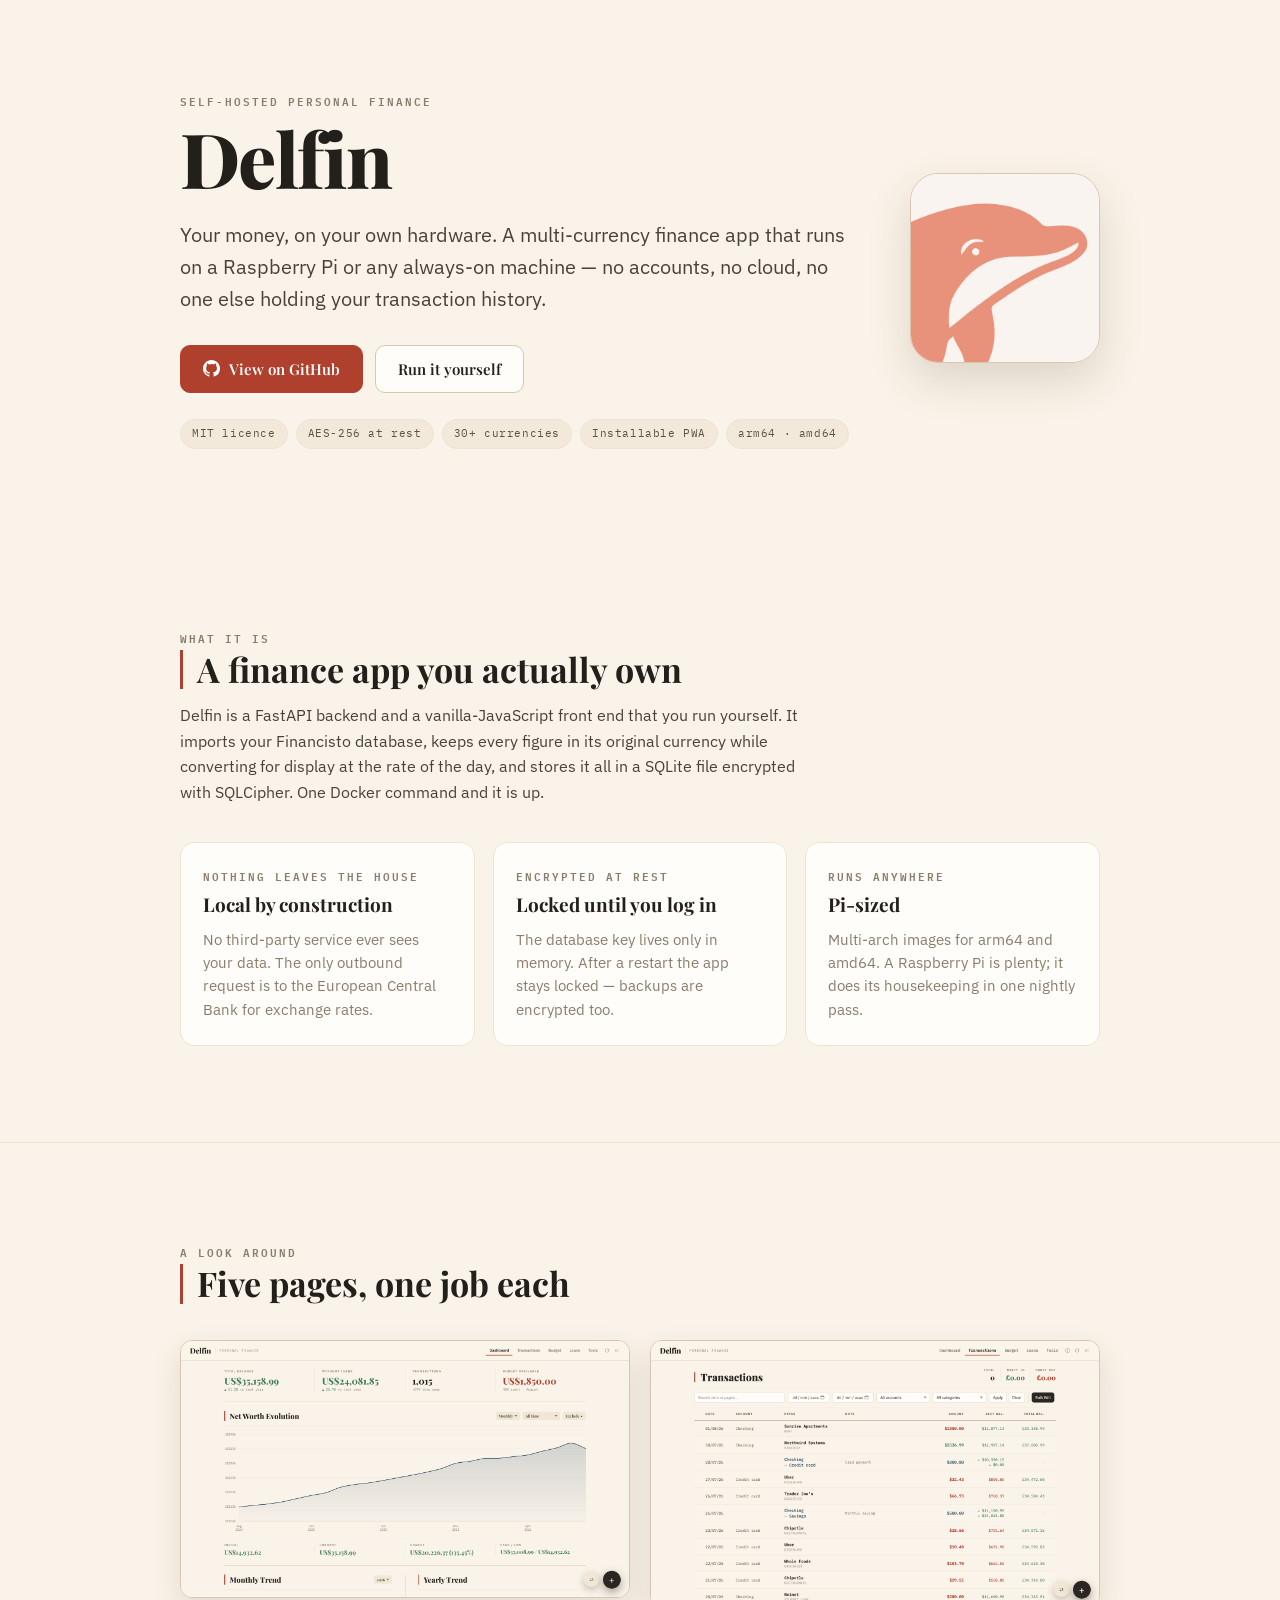
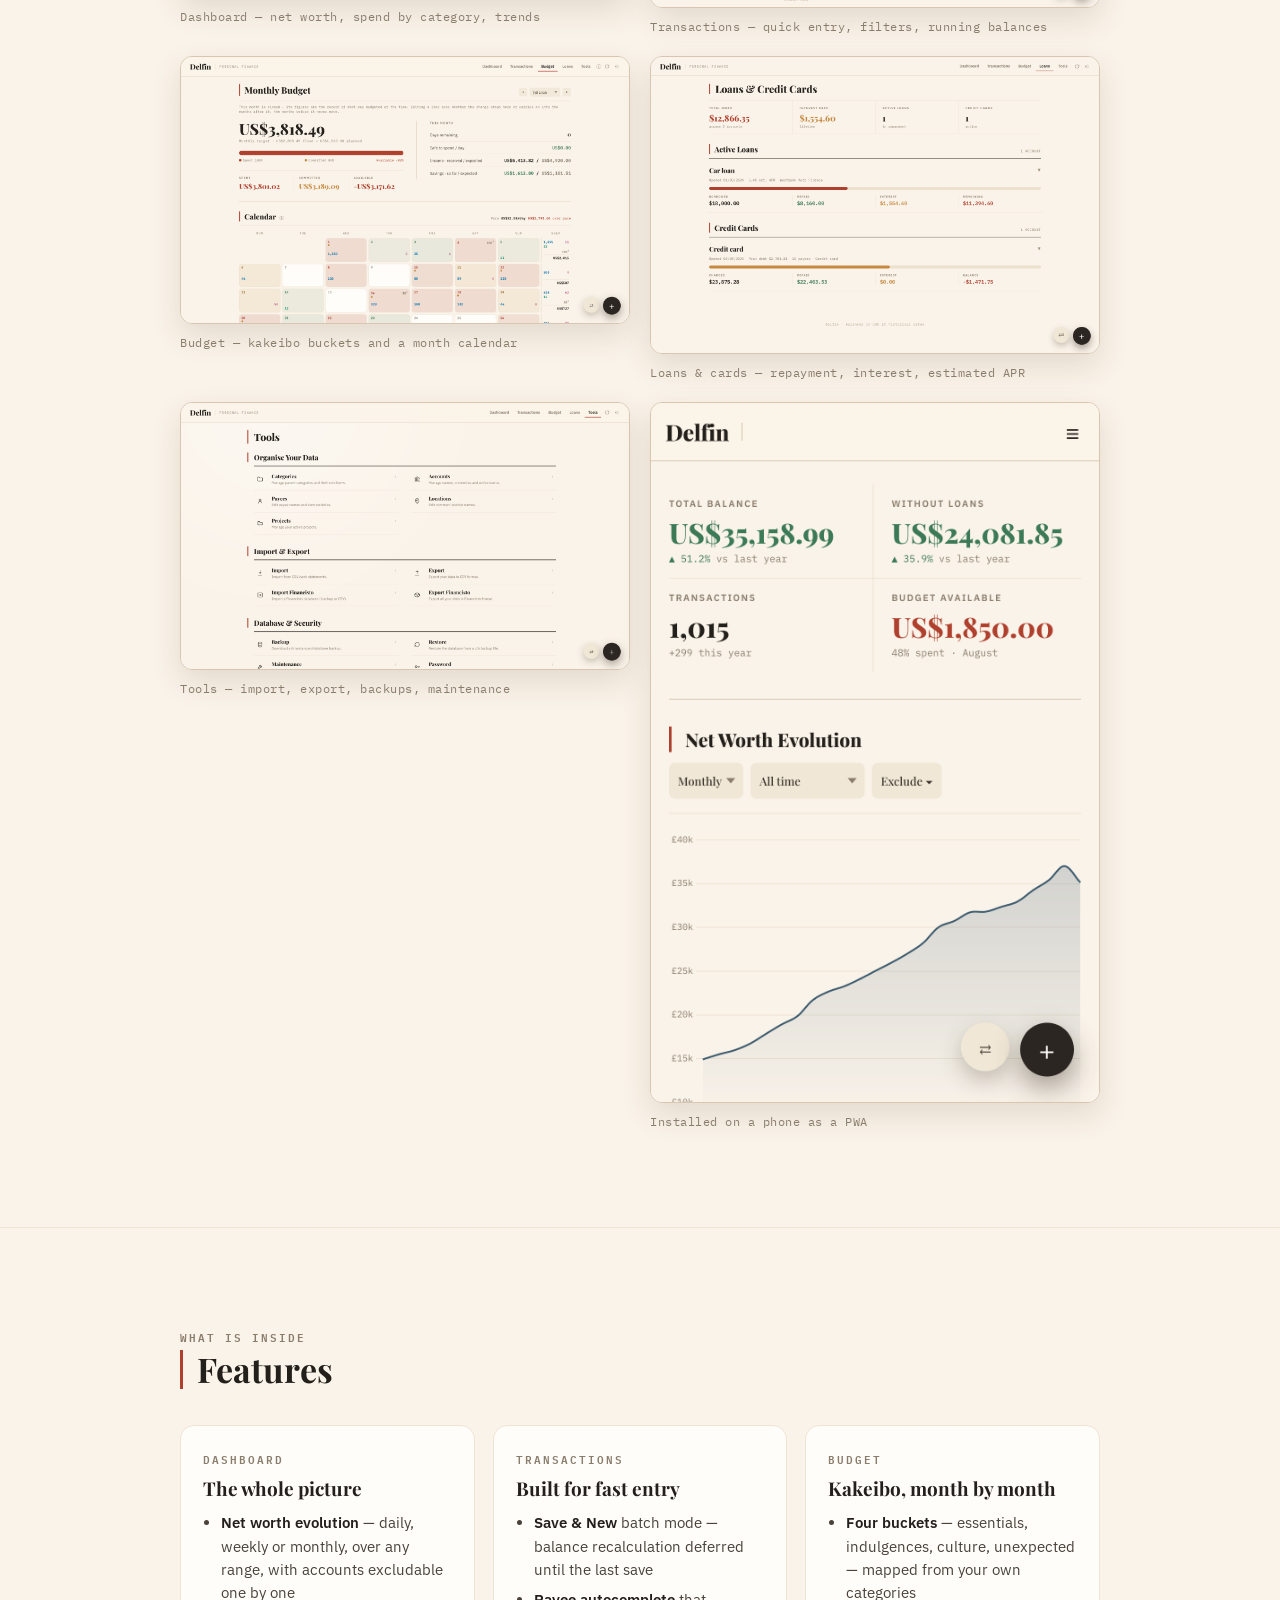
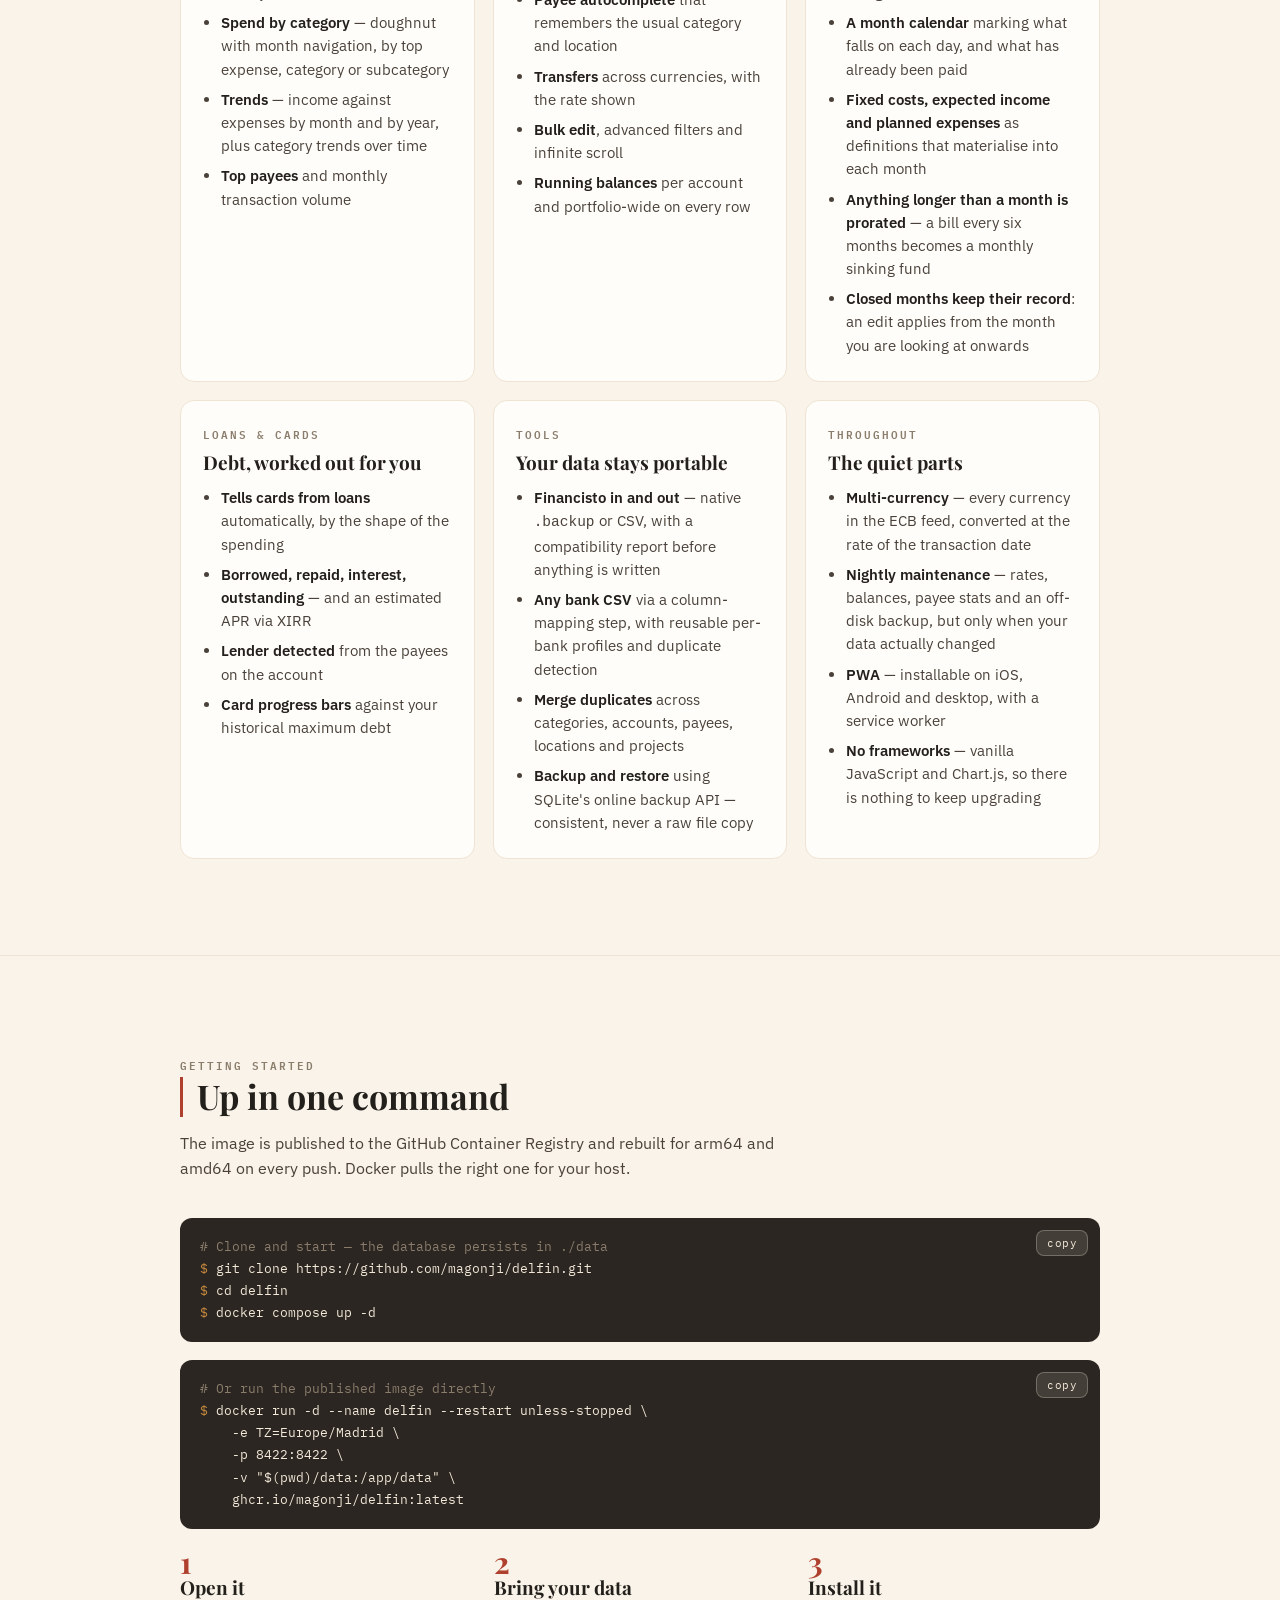
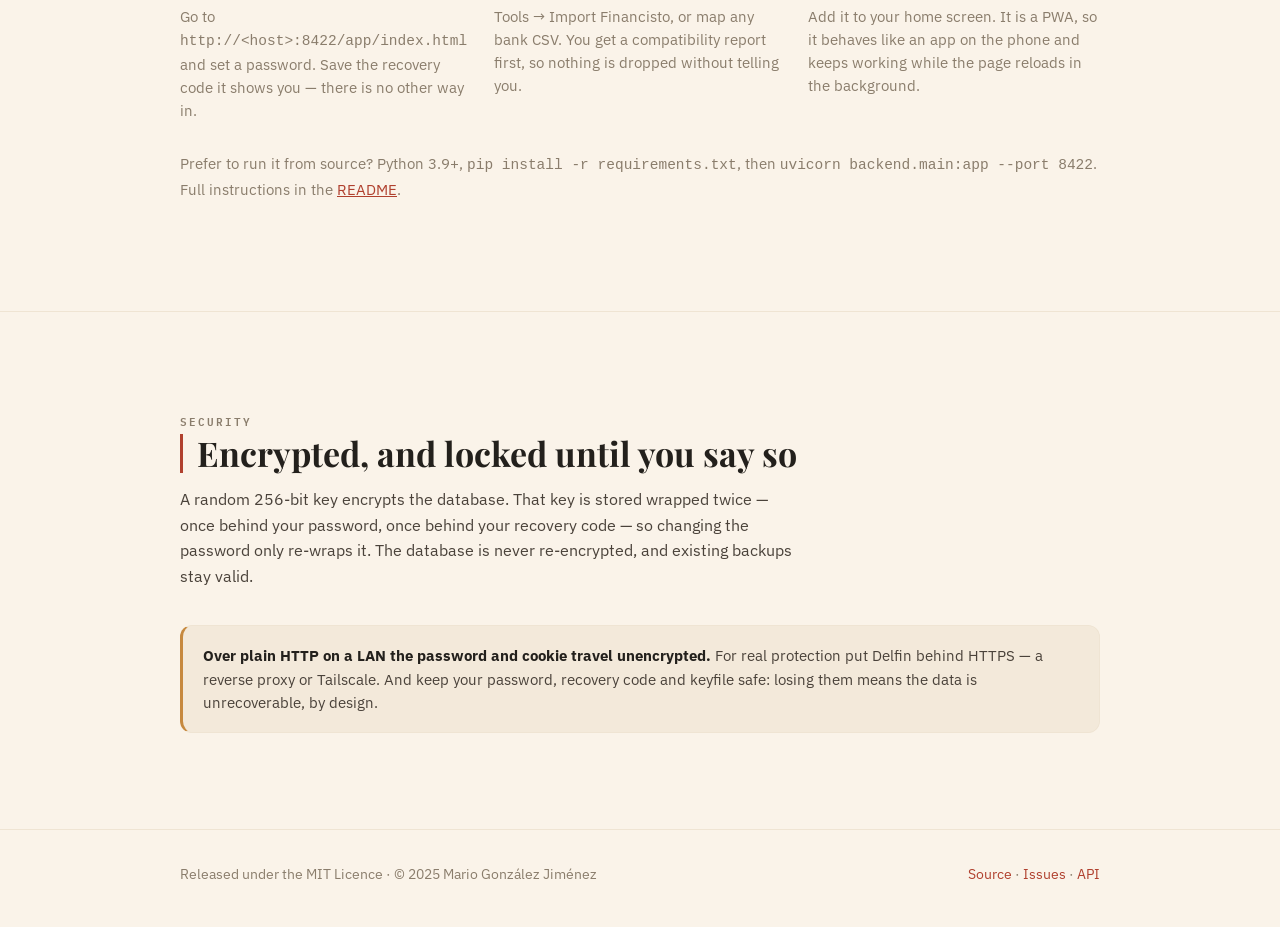
==== docs/index.html @ af7c5407 "Website for the project" ====
<!doctype html>
<html lang="en-GB">
<head>
<meta charset="utf-8">
<meta name="viewport" content="width=device-width, initial-scale=1, viewport-fit=cover">
<title>Delfin · Self-hosted personal finance</title>
<meta name="description" content="A self-hosted personal finance app. Multi-currency, encrypted at rest, installable as a PWA, and yours to run on a Raspberry Pi or any always-on machine.">
<meta name="theme-color" content="#FAF3E9">
<link rel="icon" href="favicon.ico">
<link rel="apple-touch-icon" href="img/icon.png">

<meta property="og:title" content="Delfin · Self-hosted personal finance">
<meta property="og:description" content="Track, analyse and budget your money on your own hardware. Multi-currency, encrypted at rest, no accounts and no cloud.">
<meta property="og:type" content="website">
<meta property="og:image" content="img/icon.png">

<link rel="preconnect" href="https://fonts.googleapis.com">
<link rel="preconnect" href="https://fonts.gstatic.com" crossorigin>
<link href="https://fonts.googleapis.com/css2?family=Playfair+Display:wght@400;500;600;700;800&family=IBM+Plex+Sans:wght@400;500;600;700&family=IBM+Plex+Mono:wght@400;500;600&display=swap" rel="stylesheet">

<style>
:root {
    --bg: #FAF3E9;
    --paper: #FFFDFA;
    --panel: #F3E9DA;
    --border: #D8C6B0;
    --hair: #EFE4D3;
    --muted: #8A7D6C;
    --ink: #23201C;
    --accent: #B0402E;
    --green: #3C7A57;
    --yellow: #C6893F;
    --gutter: clamp(20px, 5vw, 40px);
}

* { box-sizing: border-box; }
html { scroll-behavior: smooth; }
body {
    margin: 0;
    background: var(--bg);
    color: var(--ink);
    font-family: 'IBM Plex Sans', system-ui, sans-serif;
    font-size: 16px;
    line-height: 1.6;
    -webkit-font-smoothing: antialiased;
}
img { max-width: 100%; height: auto; display: block; }
a { color: var(--accent); }

.wrap { max-width: 1000px; margin: 0 auto; padding: 0 var(--gutter); }

/* ── Type ────────────────────────────────────────────────────────────── */
h1, h2, h3 { font-family: 'Playfair Display', Georgia, serif; margin: 0; line-height: 1.15; }
h1 { font-size: clamp(44px, 9vw, 76px); font-weight: 800; letter-spacing: -0.02em; }
h2 { font-size: clamp(26px, 4.2vw, 34px); font-weight: 700; padding-left: 14px; border-left: 3px solid var(--accent); }
h3 { font-size: 19px; font-weight: 700; }
.eyebrow {
    font-family: 'IBM Plex Mono', monospace; font-size: 11px; font-weight: 600;
    letter-spacing: 2px; text-transform: uppercase; color: var(--muted);
}
.lede { font-size: clamp(17px, 2.2vw, 20px); color: #4A423A; max-width: 62ch; }
.muted { color: var(--muted); }

section { padding: clamp(56px, 9vw, 96px) 0; }
section + section { border-top: 1px solid var(--hair); }
.section-head { margin-bottom: 36px; }
.section-head p { margin: 14px 0 0; max-width: 62ch; color: #4A423A; }

/* ── Hero ────────────────────────────────────────────────────────────── */
.hero { padding-top: clamp(48px, 8vw, 88px); padding-bottom: clamp(48px, 8vw, 80px); }
.hero-grid { display: grid; grid-template-columns: 1fr auto; gap: clamp(24px, 5vw, 56px); align-items: center; }
.hero-mark {
    width: clamp(120px, 20vw, 190px); border-radius: 28px;
    border: 1px solid var(--border); box-shadow: 0 18px 44px rgba(80, 50, 30, .16);
}
.hero h1 { margin-bottom: 6px; }
.hero .lede { margin: 18px 0 0; }

.cta { display: flex; flex-wrap: wrap; gap: 12px; margin-top: 30px; }
.btn {
    display: inline-flex; align-items: center; gap: 9px;
    height: 48px; padding: 0 22px; border-radius: 10px;
    border: 1px solid var(--border); background: var(--paper); color: var(--ink);
    font-family: 'Playfair Display', serif; font-size: 15px; font-weight: 600;
    text-decoration: none; transition: transform .12s ease, box-shadow .12s ease;
}
.btn:hover { transform: translateY(-2px); box-shadow: 0 8px 20px rgba(80, 50, 30, .14); }
.btn.primary { background: var(--accent); border-color: var(--accent); color: #fff; }
.btn svg { width: 17px; height: 17px; fill: currentColor; }

.badges { display: flex; flex-wrap: wrap; gap: 8px; margin-top: 26px; }
.badge {
    font-family: 'IBM Plex Mono', monospace; font-size: 11px; letter-spacing: .6px;
    padding: 5px 11px; border-radius: 999px;
    background: var(--panel); border: 1px solid var(--hair); color: #5C5245;
}

/* ── Cards ───────────────────────────────────────────────────────────── */
.cards { display: grid; grid-template-columns: repeat(auto-fit, minmax(280px, 1fr)); gap: 18px; }
.card {
    background: var(--paper); border: 1px solid var(--hair); border-radius: 14px;
    padding: 24px 22px;
}
.card .eyebrow { display: block; margin-bottom: 10px; }
.card h3 { margin-bottom: 12px; }
.card ul { margin: 0; padding-left: 18px; }
.card li { margin-bottom: 7px; font-size: 14.5px; color: #4A423A; }
.card li:last-child { margin-bottom: 0; }
.card li b { color: var(--ink); font-weight: 600; }

/* ── Screenshots ─────────────────────────────────────────────────────── */
.shots { display: grid; grid-template-columns: repeat(auto-fit, minmax(300px, 1fr)); gap: 20px; }
.shot { margin: 0; }
.shot img {
    width: 100%; border-radius: 12px;
    border: 1px solid var(--border); box-shadow: 0 12px 30px rgba(80, 50, 30, .13);
}
.shot figcaption {
    margin-top: 10px; font-family: 'IBM Plex Mono', monospace;
    font-size: 11.5px; letter-spacing: .5px; color: var(--muted);
}
/* The thumbnail is a button so it can be reached and opened from the keyboard. */
.shot-open {
    display: block; width: 100%; padding: 0; border: none; background: none;
    border-radius: 12px; cursor: zoom-in;
    transition: transform .18s ease, box-shadow .18s ease;
}
.shot-open:hover { transform: translateY(-3px); }
.shot-open:hover img { box-shadow: 0 18px 40px rgba(80, 50, 30, .22); }
.shot-open:focus-visible { outline: 3px solid var(--accent); outline-offset: 4px; }

/* ── Lightbox ────────────────────────────────────────────────────────── */
#lightbox[hidden] { display: none; }
#lightbox {
    position: fixed; inset: 0; z-index: 100;
    display: flex; flex-direction: column; align-items: center; justify-content: center;
    gap: 14px; padding: clamp(16px, 4vw, 44px);
    background: rgba(24, 18, 12, .88); backdrop-filter: blur(6px);
    cursor: zoom-out;
}
#lightbox img {
    max-width: 100%; max-height: 82vh; width: auto;
    border-radius: 10px; box-shadow: 0 30px 80px rgba(0, 0, 0, .55);
    /* The FLIP animation drives transform, so it must start from the centre. */
    transform-origin: center center;
}
#lightbox figcaption {
    font-family: 'IBM Plex Mono', monospace; font-size: 12px;
    letter-spacing: .5px; color: #E8DCC8; text-align: center; max-width: 60ch;
}
.lightbox-close {
    position: absolute; top: clamp(10px, 2vw, 22px); right: clamp(10px, 2vw, 22px);
    width: 44px; height: 44px; border-radius: 50%; cursor: pointer;
    background: rgba(243, 233, 218, .12); border: 1px solid rgba(243, 233, 218, .3);
    color: #F3E9DA; font-size: 22px; line-height: 1;
}
.lightbox-close:hover { background: rgba(243, 233, 218, .24); }
.lightbox-close:focus-visible { outline: 3px solid #F3E9DA; outline-offset: 3px; }

@media (prefers-reduced-motion: reduce) {
    html { scroll-behavior: auto; }
    .shot-open, .shot-open:hover { transition: none; transform: none; }
}

/* ── Code ────────────────────────────────────────────────────────────── */
.code { position: relative; margin: 0 0 18px; }
.code pre {
    margin: 0; padding: 18px 56px 18px 20px; overflow-x: auto;
    background: #2B2621; color: #F3E9DA; border-radius: 12px;
    font-family: 'IBM Plex Mono', monospace; font-size: 13px; line-height: 1.7;
}
.code .prompt { color: #C6893F; user-select: none; }
.code .comment { color: #8A7D6C; }
.copy {
    position: absolute; top: 12px; right: 12px;
    background: rgba(243, 233, 218, .12); border: 1px solid rgba(243, 233, 218, .28);
    color: #F3E9DA; border-radius: 8px; padding: 5px 10px; cursor: pointer;
    font-family: 'IBM Plex Mono', monospace; font-size: 11px; letter-spacing: .5px;
}
.copy:hover { background: rgba(243, 233, 218, .22); }

.steps { display: grid; grid-template-columns: repeat(auto-fit, minmax(260px, 1fr)); gap: 22px; margin-top: 8px; }
.step-n {
    font-family: 'Playfair Display', serif; font-size: 30px; font-weight: 700;
    color: var(--accent); line-height: 1;
}

/* ── Callout ─────────────────────────────────────────────────────────── */
.callout {
    background: var(--panel); border: 1px solid var(--hair);
    border-left: 3px solid var(--yellow); border-radius: 12px;
    padding: 18px 20px; font-size: 14.5px; color: #4A423A;
}
.callout b { color: var(--ink); }

/* ── Footer ──────────────────────────────────────────────────────────── */
footer {
    border-top: 1px solid var(--hair); padding: 34px 0 44px;
    font-size: 13.5px; color: var(--muted);
}
.footer-row { display: flex; flex-wrap: wrap; gap: 14px 26px; align-items: center; justify-content: space-between; }
.footer-row a { text-decoration: none; }
.footer-row a:hover { text-decoration: underline; }

@media (max-width: 720px) {
    .hero-grid { grid-template-columns: 1fr; }
    .hero-mark { order: -1; }
}
</style>
</head>
<body>

<!-- ── Hero ────────────────────────────────────────────────────────── -->
<header class="hero">
    <div class="wrap hero-grid">
        <div>
            <span class="eyebrow">Self-hosted personal finance</span>
            <h1>Delfin</h1>
            <p class="lede">
                Your money, on your own hardware. A multi-currency finance app that
                runs on a Raspberry Pi or any always-on machine — no accounts, no
                cloud, no one else holding your transaction history.
            </p>
            <div class="cta">
                <a class="btn primary" href="https://github.com/magonji/delfin">
                    <svg viewBox="0 0 16 16" aria-hidden="true"><path d="M8 0C3.58 0 0 3.58 0 8c0 3.54 2.29 6.53 5.47 7.59.4.07.55-.17.55-.38 0-.19-.01-.82-.01-1.49-2.01.37-2.53-.49-2.69-.94-.09-.23-.48-.94-.82-1.13-.28-.15-.68-.52-.01-.53.63-.01 1.08.58 1.23.82.72 1.21 1.87.87 2.33.66.07-.52.28-.87.51-1.07-1.78-.2-3.64-.89-3.64-3.95 0-.87.31-1.59.82-2.15-.08-.2-.36-1.02.08-2.12 0 0 .67-.21 2.2.82a7.4 7.4 0 0 1 2-.27c.68 0 1.36.09 2 .27 1.53-1.04 2.2-.82 2.2-.82.44 1.1.16 1.92.08 2.12.51.56.82 1.27.82 2.15 0 3.07-1.87 3.75-3.65 3.95.29.25.54.73.54 1.48 0 1.07-.01 1.93-.01 2.2 0 .21.15.46.55.38A8.01 8.01 0 0 0 16 8c0-4.42-3.58-8-8-8Z"/></svg>
                    View on GitHub
                </a>
                <a class="btn" href="#install">Run it yourself</a>
            </div>
            <div class="badges">
                <span class="badge">MIT licence</span>
                <span class="badge">AES-256 at rest</span>
                <span class="badge">30+ currencies</span>
                <span class="badge">Installable PWA</span>
                <span class="badge">arm64 · amd64</span>
            </div>
        </div>
        <img class="hero-mark" src="img/icon.png" alt="The Delfin dolphin mark" width="512" height="512">
    </div>
</header>

<!-- ── What it is ──────────────────────────────────────────────────── -->
<section>
    <div class="wrap">
        <div class="section-head">
            <span class="eyebrow">What it is</span>
            <h2>A finance app you actually own</h2>
            <p>
                Delfin is a FastAPI backend and a vanilla-JavaScript front end that you
                run yourself. It imports your Financisto database, keeps every figure in
                its original currency while converting for display at the rate of the
                day, and stores it all in a SQLite file encrypted with SQLCipher. One
                Docker command and it is up.
            </p>
        </div>
        <div class="cards">
            <div class="card">
                <span class="eyebrow">Nothing leaves the house</span>
                <h3>Local by construction</h3>
                <p class="muted" style="margin:0;font-size:14.5px;">
                    No third-party service ever sees your data. The only outbound request
                    is to the European Central Bank for exchange rates.
                </p>
            </div>
            <div class="card">
                <span class="eyebrow">Encrypted at rest</span>
                <h3>Locked until you log in</h3>
                <p class="muted" style="margin:0;font-size:14.5px;">
                    The database key lives only in memory. After a restart the app stays
                    locked — backups are encrypted too.
                </p>
            </div>
            <div class="card">
                <span class="eyebrow">Runs anywhere</span>
                <h3>Pi-sized</h3>
                <p class="muted" style="margin:0;font-size:14.5px;">
                    Multi-arch images for arm64 and amd64. A Raspberry Pi is plenty; it
                    does its housekeeping in one nightly pass.
                </p>
            </div>
        </div>
    </div>
</section>

<!-- ── Screenshots (each figure hides itself if the image is missing) ─ -->
<section id="screens" hidden>
    <div class="wrap">
        <div class="section-head">
            <span class="eyebrow">A look around</span>
            <h2>Five pages, one job each</h2>
        </div>
        <div class="shots">
            <figure class="shot"><button type="button" class="shot-open"><img src="img/dashboard.png" alt="Delfin dashboard"></button><figcaption>Dashboard — net worth, spend by category, trends</figcaption></figure>
            <figure class="shot"><button type="button" class="shot-open"><img src="img/transactions.png" alt="Delfin transactions"></button><figcaption>Transactions — quick entry, filters, running balances</figcaption></figure>
            <figure class="shot"><button type="button" class="shot-open"><img src="img/budget.png" alt="Delfin budget"></button><figcaption>Budget — kakeibo buckets and a month calendar</figcaption></figure>
            <figure class="shot"><button type="button" class="shot-open"><img src="img/loans.png" alt="Delfin loans and credit cards"></button><figcaption>Loans &amp; cards — repayment, interest, estimated APR</figcaption></figure>
            <figure class="shot"><button type="button" class="shot-open"><img src="img/tools.png" alt="Delfin tools"></button><figcaption>Tools — import, export, backups, maintenance</figcaption></figure>
            <figure class="shot"><button type="button" class="shot-open"><img src="img/mobile.png" alt="Delfin on a phone"></button><figcaption>Installed on a phone as a PWA</figcaption></figure>
        </div>
    </div>
</section>

<!-- ── Features ────────────────────────────────────────────────────── -->
<section>
    <div class="wrap">
        <div class="section-head">
            <span class="eyebrow">What is inside</span>
            <h2>Features</h2>
        </div>
        <div class="cards">
            <div class="card">
                <span class="eyebrow">Dashboard</span>
                <h3>The whole picture</h3>
                <ul>
                    <li><b>Net worth evolution</b> — daily, weekly or monthly, over any range, with accounts excludable one by one</li>
                    <li><b>Spend by category</b> — doughnut with month navigation, by top expense, category or subcategory</li>
                    <li><b>Trends</b> — income against expenses by month and by year, plus category trends over time</li>
                    <li><b>Top payees</b> and monthly transaction volume</li>
                </ul>
            </div>
            <div class="card">
                <span class="eyebrow">Transactions</span>
                <h3>Built for fast entry</h3>
                <ul>
                    <li><b>Save &amp; New</b> batch mode — balance recalculation deferred until the last save</li>
                    <li><b>Payee autocomplete</b> that remembers the usual category and location</li>
                    <li><b>Transfers</b> across currencies, with the rate shown</li>
                    <li><b>Bulk edit</b>, advanced filters and infinite scroll</li>
                    <li><b>Running balances</b> per account and portfolio-wide on every row</li>
                </ul>
            </div>
            <div class="card">
                <span class="eyebrow">Budget</span>
                <h3>Kakeibo, month by month</h3>
                <ul>
                    <li><b>Four buckets</b> — essentials, indulgences, culture, unexpected — mapped from your own categories</li>
                    <li><b>A month calendar</b> marking what falls on each day, and what has already been paid</li>
                    <li><b>Fixed costs, expected income and planned expenses</b> as definitions that materialise into each month</li>
                    <li><b>Anything longer than a month is prorated</b> — a bill every six months becomes a monthly sinking fund</li>
                    <li><b>Closed months keep their record</b>: an edit applies from the month you are looking at onwards</li>
                </ul>
            </div>
            <div class="card">
                <span class="eyebrow">Loans &amp; cards</span>
                <h3>Debt, worked out for you</h3>
                <ul>
                    <li><b>Tells cards from loans</b> automatically, by the shape of the spending</li>
                    <li><b>Borrowed, repaid, interest, outstanding</b> — and an estimated APR via XIRR</li>
                    <li><b>Lender detected</b> from the payees on the account</li>
                    <li><b>Card progress bars</b> against your historical maximum debt</li>
                </ul>
            </div>
            <div class="card">
                <span class="eyebrow">Tools</span>
                <h3>Your data stays portable</h3>
                <ul>
                    <li><b>Financisto in and out</b> — native <code>.backup</code> or CSV, with a compatibility report before anything is written</li>
                    <li><b>Any bank CSV</b> via a column-mapping step, with reusable per-bank profiles and duplicate detection</li>
                    <li><b>Merge duplicates</b> across categories, accounts, payees, locations and projects</li>
                    <li><b>Backup and restore</b> using SQLite's online backup API — consistent, never a raw file copy</li>
                </ul>
            </div>
            <div class="card">
                <span class="eyebrow">Throughout</span>
                <h3>The quiet parts</h3>
                <ul>
                    <li><b>Multi-currency</b> — every currency in the ECB feed, converted at the rate of the transaction date</li>
                    <li><b>Nightly maintenance</b> — rates, balances, payee stats and an off-disk backup, but only when your data actually changed</li>
                    <li><b>PWA</b> — installable on iOS, Android and desktop, with a service worker</li>
                    <li><b>No frameworks</b> — vanilla JavaScript and Chart.js, so there is nothing to keep upgrading</li>
                </ul>
            </div>
        </div>
    </div>
</section>

<!-- ── Install ─────────────────────────────────────────────────────── -->
<section id="install">
    <div class="wrap">
        <div class="section-head">
            <span class="eyebrow">Getting started</span>
            <h2>Up in one command</h2>
            <p>
                The image is published to the GitHub Container Registry and rebuilt for
                arm64 and amd64 on every push. Docker pulls the right one for your host.
            </p>
        </div>

        <div class="code">
            <button class="copy" type="button">copy</button>
<pre><span class="comment"># Clone and start — the database persists in ./data</span>
<span class="prompt">$</span> <span class="cmd">git clone https://github.com/magonji/delfin.git</span>
<span class="prompt">$</span> <span class="cmd">cd delfin</span>
<span class="prompt">$</span> <span class="cmd">docker compose up -d</span></pre>
        </div>

        <div class="code">
            <button class="copy" type="button">copy</button>
<pre><span class="comment"># Or run the published image directly</span>
<span class="prompt">$</span> <span class="cmd">docker run -d --name delfin --restart unless-stopped \
    -e TZ=Europe/Madrid \
    -p 8422:8422 \
    -v "$(pwd)/data:/app/data" \
    ghcr.io/magonji/delfin:latest</span></pre>
        </div>

        <div class="steps">
            <div>
                <div class="step-n">1</div>
                <h3>Open it</h3>
                <p class="muted" style="font-size:14.5px;margin:6px 0 0;">
                    Go to <code>http://&lt;host&gt;:8422/app/index.html</code> and set a
                    password. Save the recovery code it shows you — there is no other way in.
                </p>
            </div>
            <div>
                <div class="step-n">2</div>
                <h3>Bring your data</h3>
                <p class="muted" style="font-size:14.5px;margin:6px 0 0;">
                    Tools → Import Financisto, or map any bank CSV. You get a compatibility
                    report first, so nothing is dropped without telling you.
                </p>
            </div>
            <div>
                <div class="step-n">3</div>
                <h3>Install it</h3>
                <p class="muted" style="font-size:14.5px;margin:6px 0 0;">
                    Add it to your home screen. It is a PWA, so it behaves like an app on
                    the phone and keeps working while the page reloads in the background.
                </p>
            </div>
        </div>

        <p class="muted" style="margin-top:30px;font-size:14.5px;">
            Prefer to run it from source? Python 3.9+, <code>pip install -r requirements.txt</code>,
            then <code>uvicorn backend.main:app --port 8422</code>. Full instructions in the
            <a href="https://github.com/magonji/delfin#getting-started">README</a>.
        </p>
    </div>
</section>

<!-- ── Security ────────────────────────────────────────────────────── -->
<section>
    <div class="wrap">
        <div class="section-head">
            <span class="eyebrow">Security</span>
            <h2>Encrypted, and locked until you say so</h2>
            <p>
                A random 256-bit key encrypts the database. That key is stored wrapped
                twice — once behind your password, once behind your recovery code —
                so changing the password only re-wraps it. The database is never
                re-encrypted, and existing backups stay valid.
            </p>
        </div>
        <div class="callout">
            <b>Over plain HTTP on a LAN the password and cookie travel unencrypted.</b>
            For real protection put Delfin behind HTTPS — a reverse proxy or Tailscale.
            And keep your password, recovery code and keyfile safe: losing them means
            the data is unrecoverable, by design.
        </div>
    </div>
</section>

<!-- ── Lightbox ────────────────────────────────────────────────────── -->
<div id="lightbox" hidden role="dialog" aria-modal="true" aria-label="Enlarged screenshot">
    <button type="button" class="lightbox-close" aria-label="Close">&times;</button>
    <img alt="">
    <figcaption></figcaption>
</div>

<footer>
    <div class="wrap footer-row">
        <span>Released under the MIT Licence · © 2025 Mario González Jiménez</span>
        <span>
            <a href="https://github.com/magonji/delfin">Source</a> ·
            <a href="https://github.com/magonji/delfin/issues">Issues</a> ·
            <a href="https://github.com/magonji/delfin#api-overview">API</a>
        </span>
    </div>
</footer>

<script>
// Screenshots are optional: reveal the section only for the ones that load, so
// the page is complete before any have been added.
(function () {
    const section = document.getElementById('screens');
    const shots = [...section.querySelectorAll('.shot')];
    let shown = 0;
    shots.forEach(shot => {
        const img = shot.querySelector('img');
        const drop = () => { shot.remove(); };
        const keep = () => { if (++shown === 1) section.hidden = false; };
        if (img.complete) { img.naturalWidth ? keep() : drop(); }
        else { img.addEventListener('load', keep); img.addEventListener('error', drop); }
    });
})();

// Clicking a screenshot opens it over a dark backdrop. The image grows out of
// the thumbnail's own position (measure, invert, play) rather than fading in, so
// it reads as the same picture getting bigger.
(function () {
    const box = document.getElementById('lightbox');
    const big = box.querySelector('img');
    const caption = box.querySelector('figcaption');
    const closeBtn = box.querySelector('.lightbox-close');
    const still = matchMedia('(prefers-reduced-motion: reduce)');
    const EASE = 'cubic-bezier(.2,.7,.3,1)';
    let opener = null;      // the button to hand focus back to
    let running = null;     // the in-flight animation, so clicks cannot pile up
    let closing = false;    // a click on the ✕ also reaches the backdrop

    function open(button) {
        const thumb = button.querySelector('img');
        opener = button;
        closing = false;
        big.src = thumb.currentSrc || thumb.src;
        big.alt = thumb.alt;
        caption.textContent =
            button.parentElement.querySelector('figcaption').textContent;
        box.hidden = false;
        closeBtn.focus();

        if (still.matches) return;
        const from = thumb.getBoundingClientRect();
        const to = big.getBoundingClientRect();
        if (!to.width) return;   // image not measurable yet: skip straight to open
        running = big.animate([
            { transform: flip(from, to), opacity: .4 },
            { transform: 'none', opacity: 1 },
        ], { duration: 340, easing: EASE });
        box.animate([{ opacity: 0 }, { opacity: 1 }], { duration: 240, easing: EASE });
    }

    function close() {
        if (box.hidden || closing) return;
        closing = true;
        const back = opener;
        opener = null;

        const finish = () => { box.hidden = true; closing = false; if (back) back.focus(); };
        const thumb = back && back.querySelector('img');
        if (still.matches || !thumb) return finish();

        // Shrink back into the thumbnail, wherever it now sits on the page.
        const from = thumb.getBoundingClientRect();
        const to = big.getBoundingClientRect();
        if (running) running.cancel();
        big.animate([
            { transform: 'none', opacity: 1 },
            { transform: flip(from, to), opacity: .3 },
        ], { duration: 260, easing: EASE });
        box.animate([{ opacity: 1 }, { opacity: 0 }], { duration: 260, easing: EASE })
           .addEventListener('finish', finish);
    }

    // The transform that puts the enlarged image exactly over the thumbnail.
    function flip(from, to) {
        const scale = from.width / to.width;
        const dx = (from.left + from.width / 2) - (to.left + to.width / 2);
        const dy = (from.top + from.height / 2) - (to.top + to.height / 2);
        return `translate(${dx}px, ${dy}px) scale(${scale})`;
    }

    document.querySelectorAll('.shot-open').forEach(button => {
        button.addEventListener('click', () => open(button));
    });
    box.addEventListener('click', close);          // backdrop, image and caption
    closeBtn.addEventListener('click', close);
    document.addEventListener('keydown', e => { if (e.key === 'Escape') close(); });
    // A resize mid-view would make the shrink land in the wrong place.
    addEventListener('resize', () => {
        if (!box.hidden) { box.hidden = true; closing = false; opener = null; }
    });
})();

// Copy the commands themselves — the prompts and comments are decoration, and
// each .cmd span holds exactly what should land on the clipboard.
document.querySelectorAll('.copy').forEach(btn => {
    btn.addEventListener('click', async () => {
        const pre = btn.parentElement.querySelector('pre');
        const text = [...pre.querySelectorAll('.cmd')]
            .map(node => node.textContent)
            .join('\n');
        try {
            await navigator.clipboard.writeText(text);
            btn.textContent = 'copied';
            setTimeout(() => { btn.textContent = 'copy'; }, 1600);
        } catch {
            btn.textContent = 'press ⌘C';
        }
    });
});
</script>
</body>
</html>
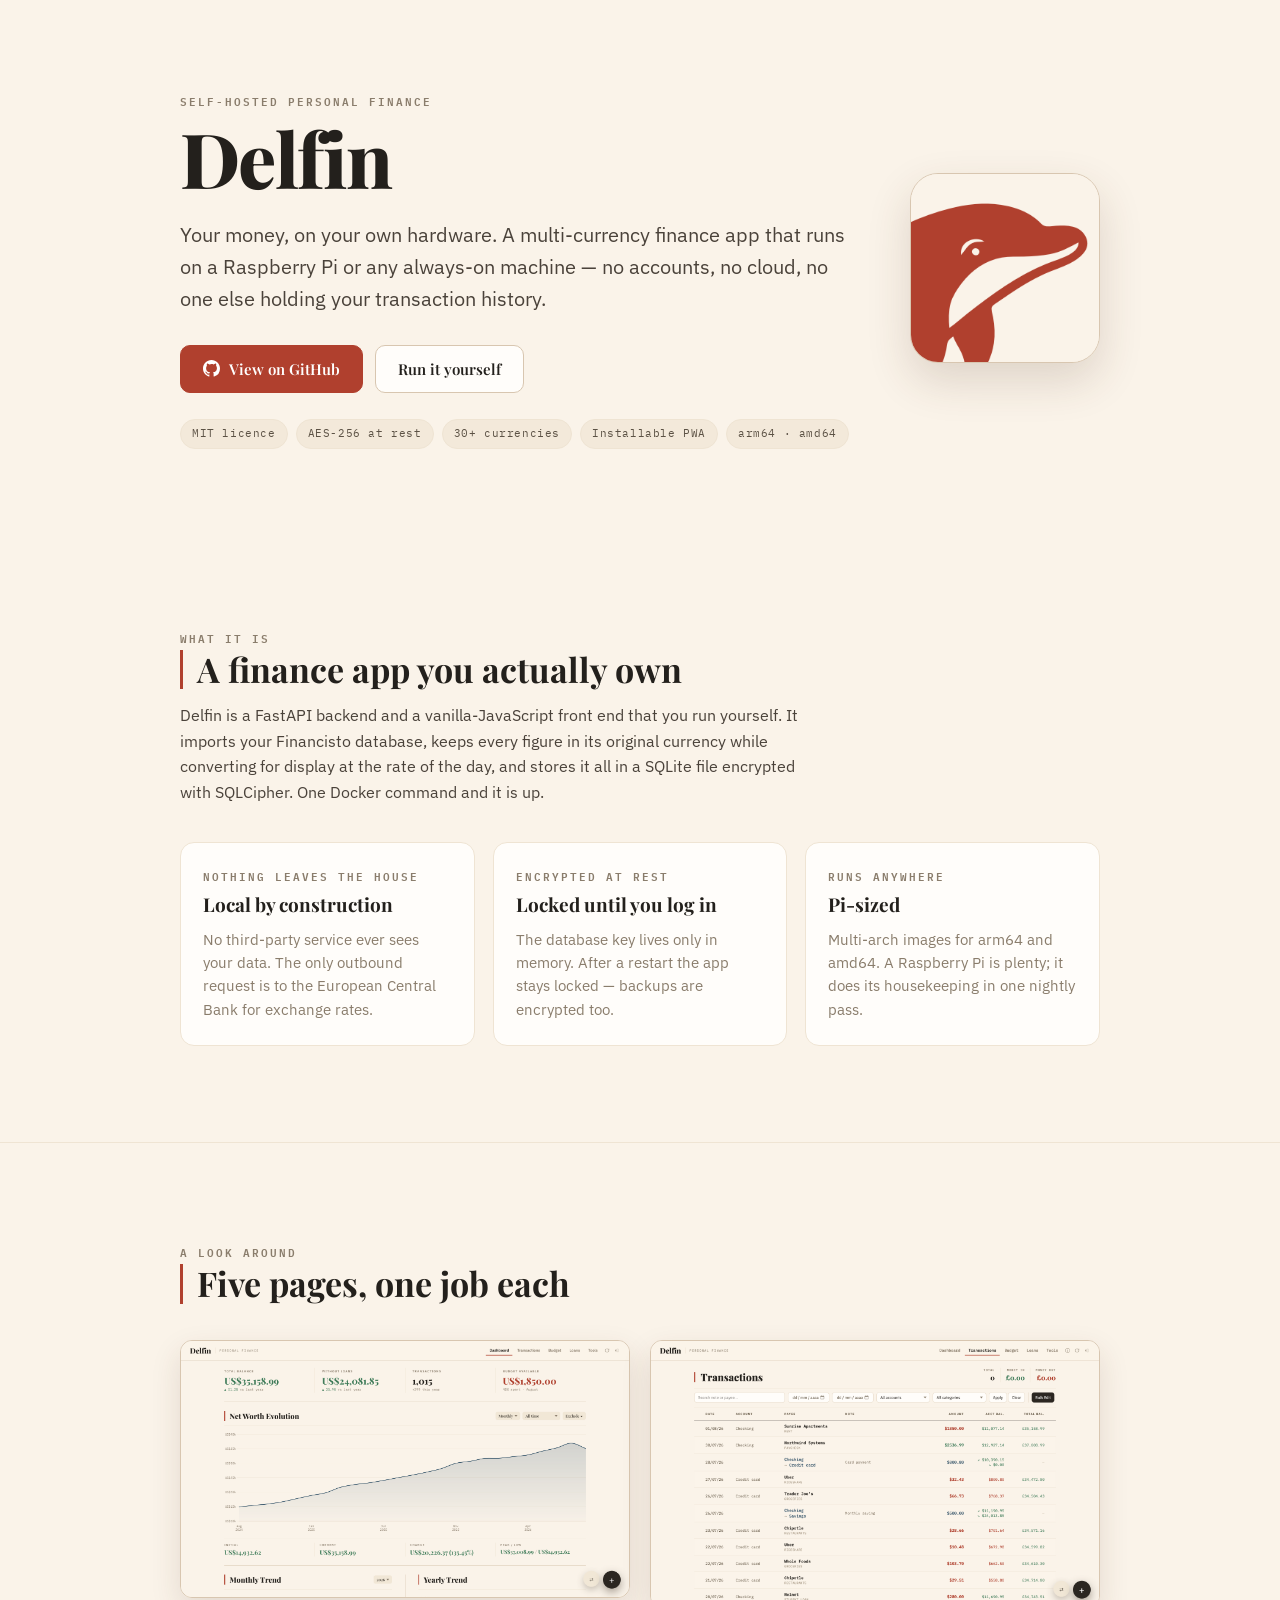
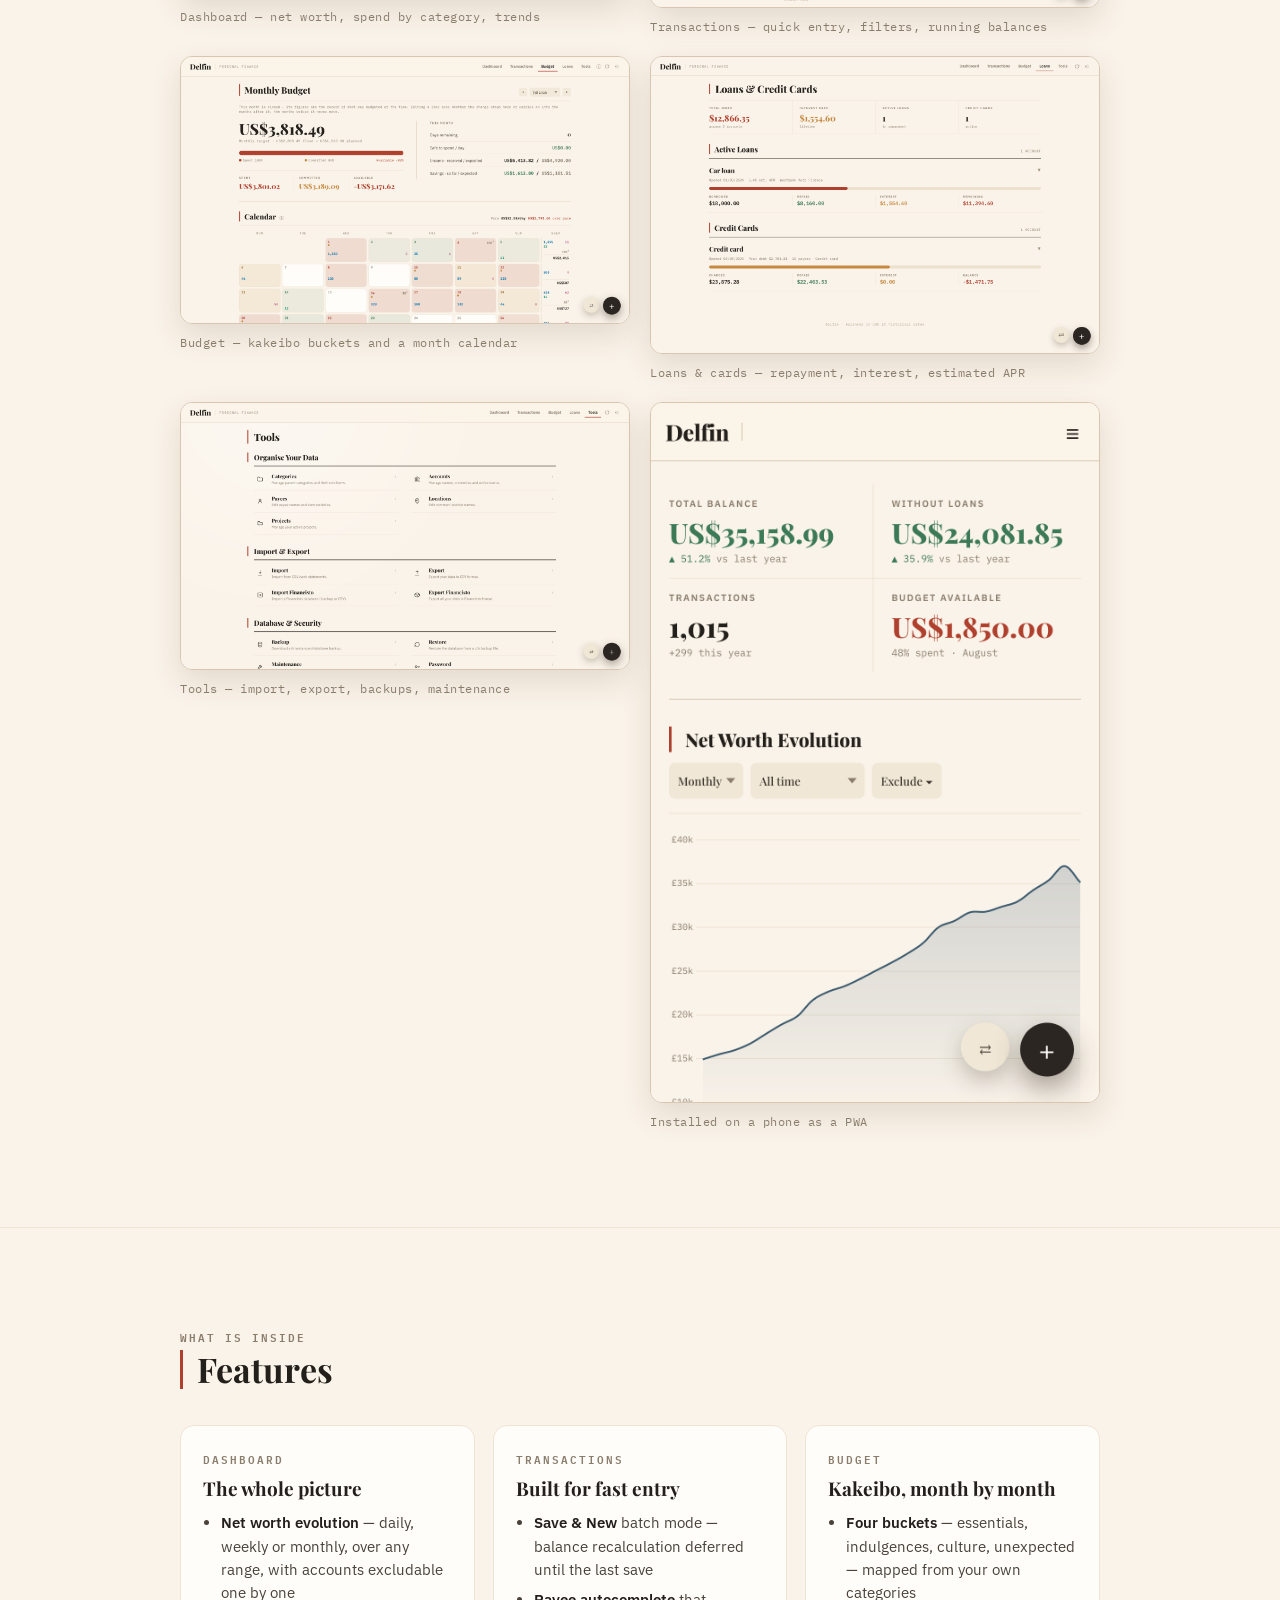
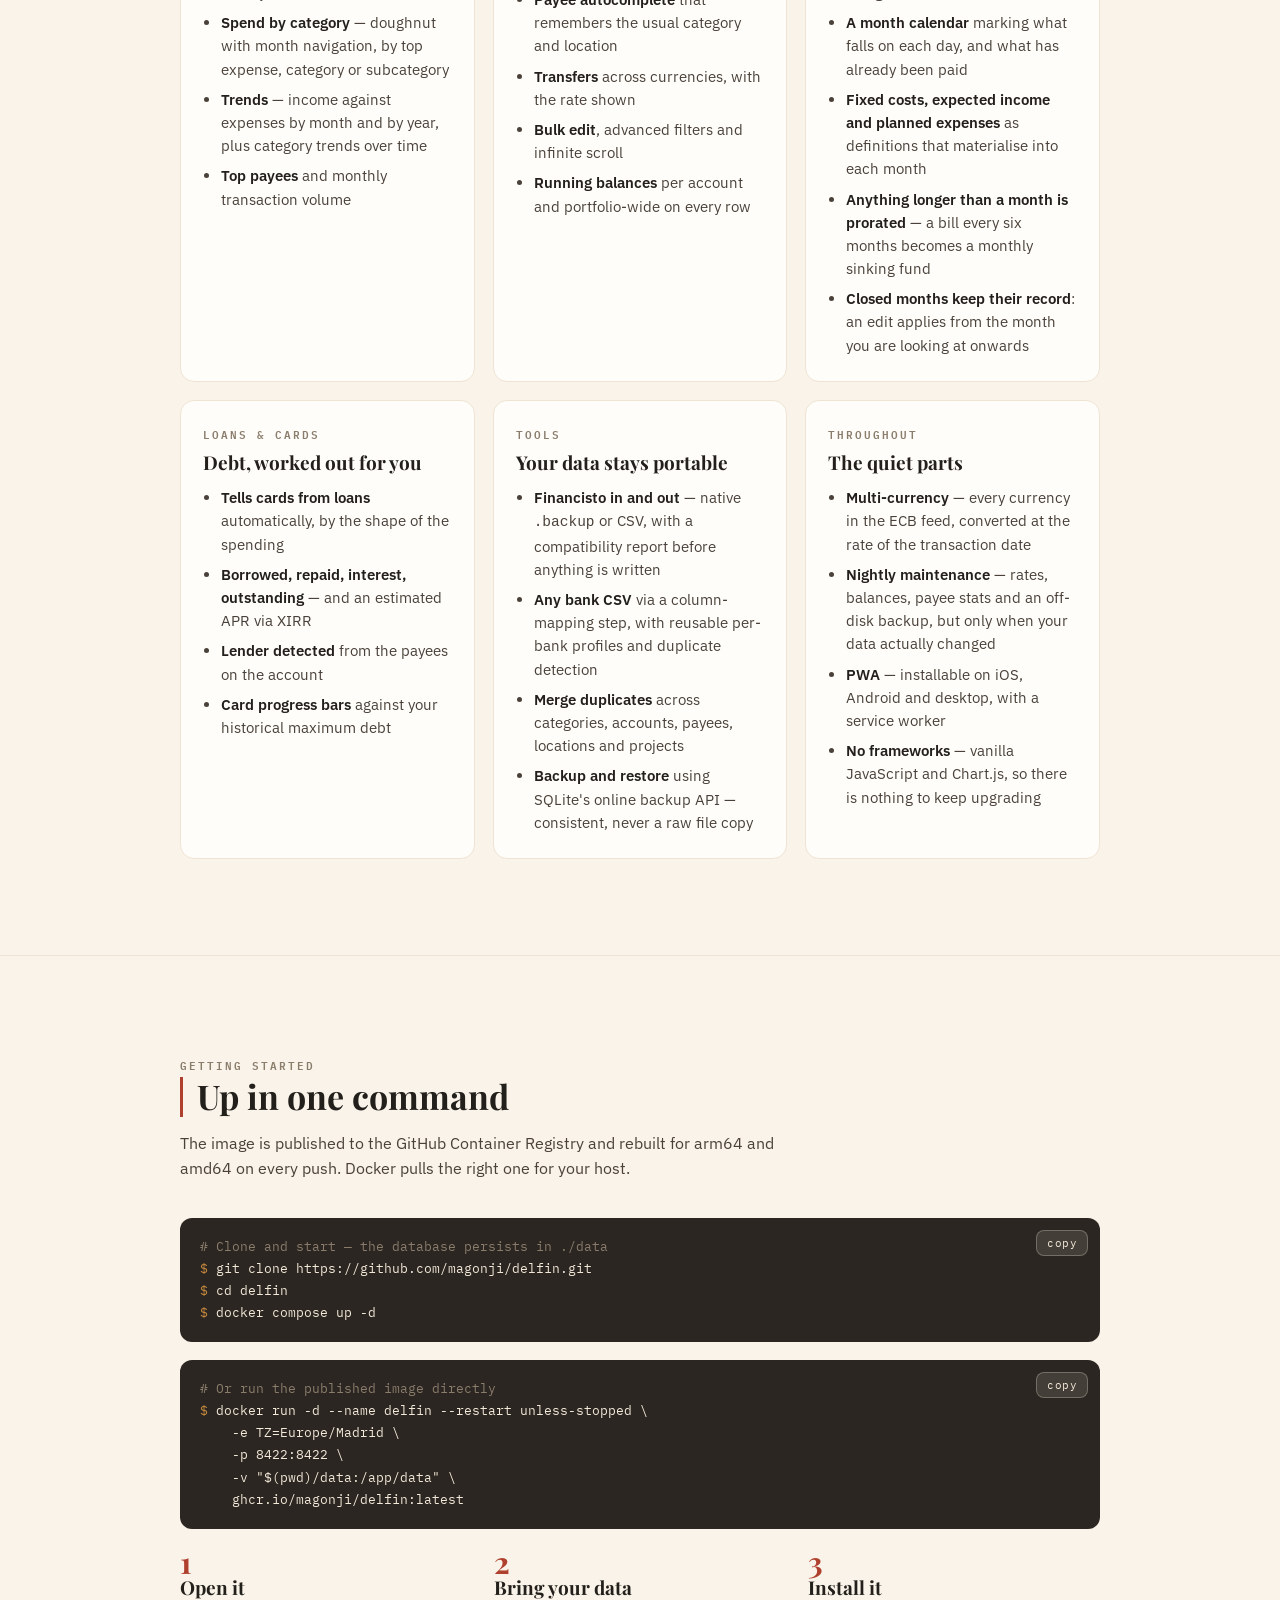
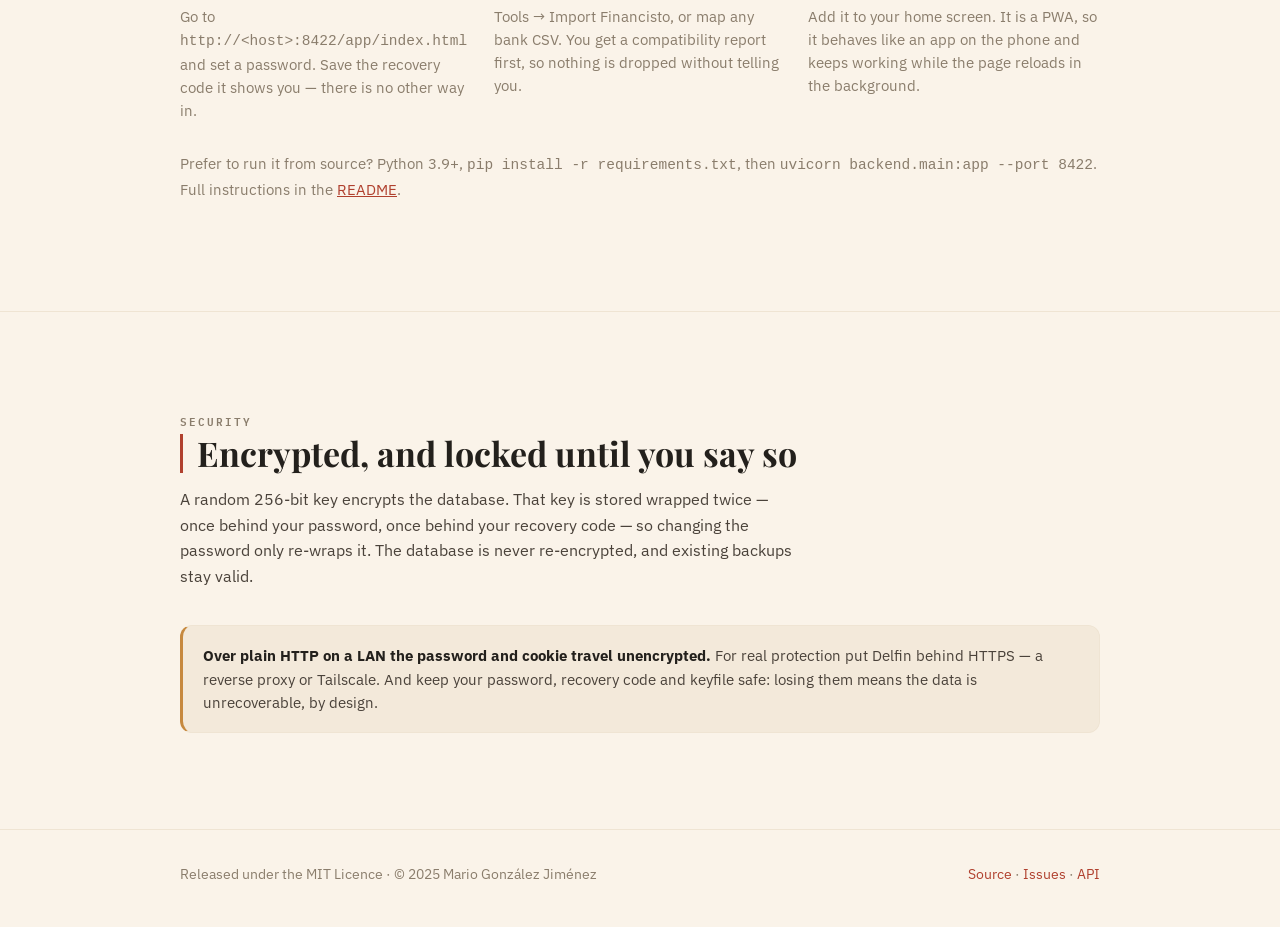
==== commit ec08b08b: "new favicon" ====
--- a/docs/index.html
+++ b/docs/index.html
@@ -6,7 +6,8 @@
 <title>Delfin · Self-hosted personal finance</title>
 <meta name="description" content="A self-hosted personal finance app. Multi-currency, encrypted at rest, installable as a PWA, and yours to run on a Raspberry Pi or any always-on machine.">
 <meta name="theme-color" content="#FAF3E9">
-<link rel="icon" href="favicon.ico">
+<link rel="icon" type="image/svg+xml" href="favicon.svg">
+<link rel="icon" href="favicon.ico" sizes="any">
 <link rel="apple-touch-icon" href="img/icon.png">
 
 <meta property="og:title" content="Delfin · Self-hosted personal finance">
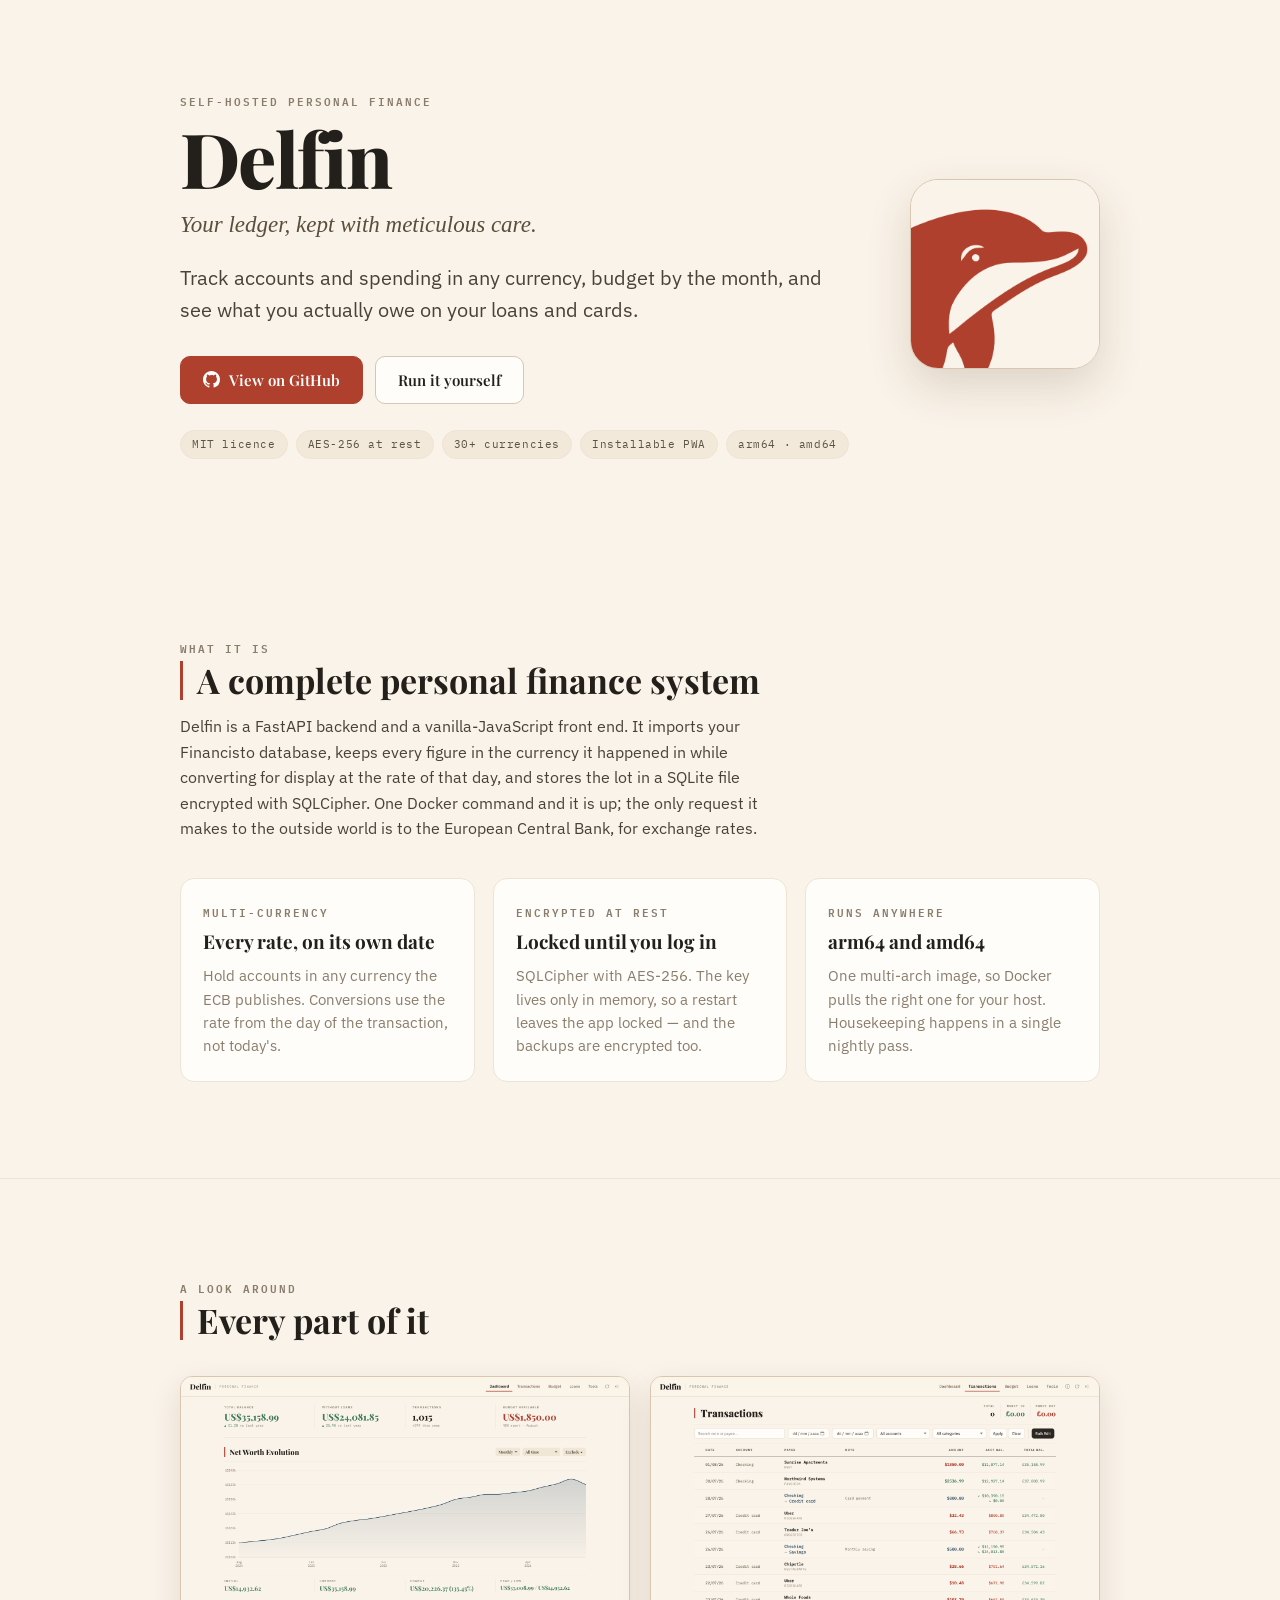
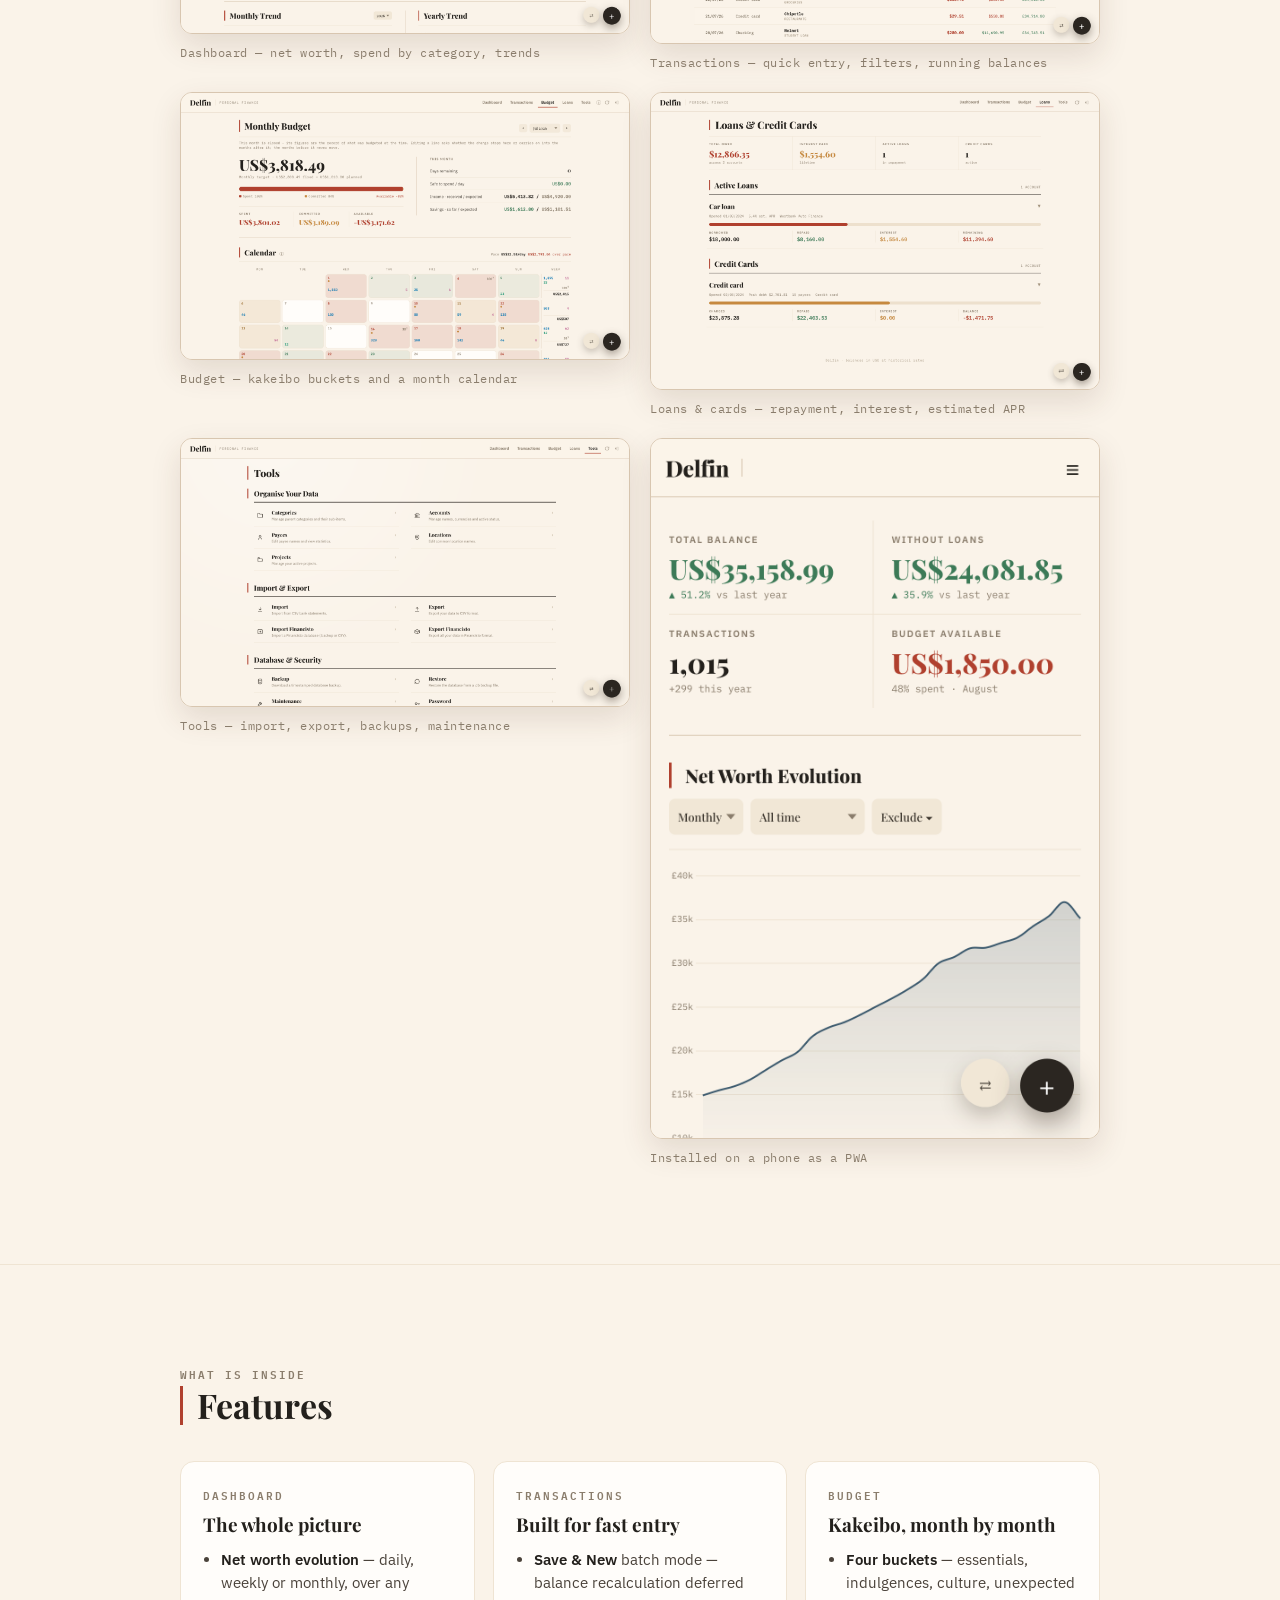
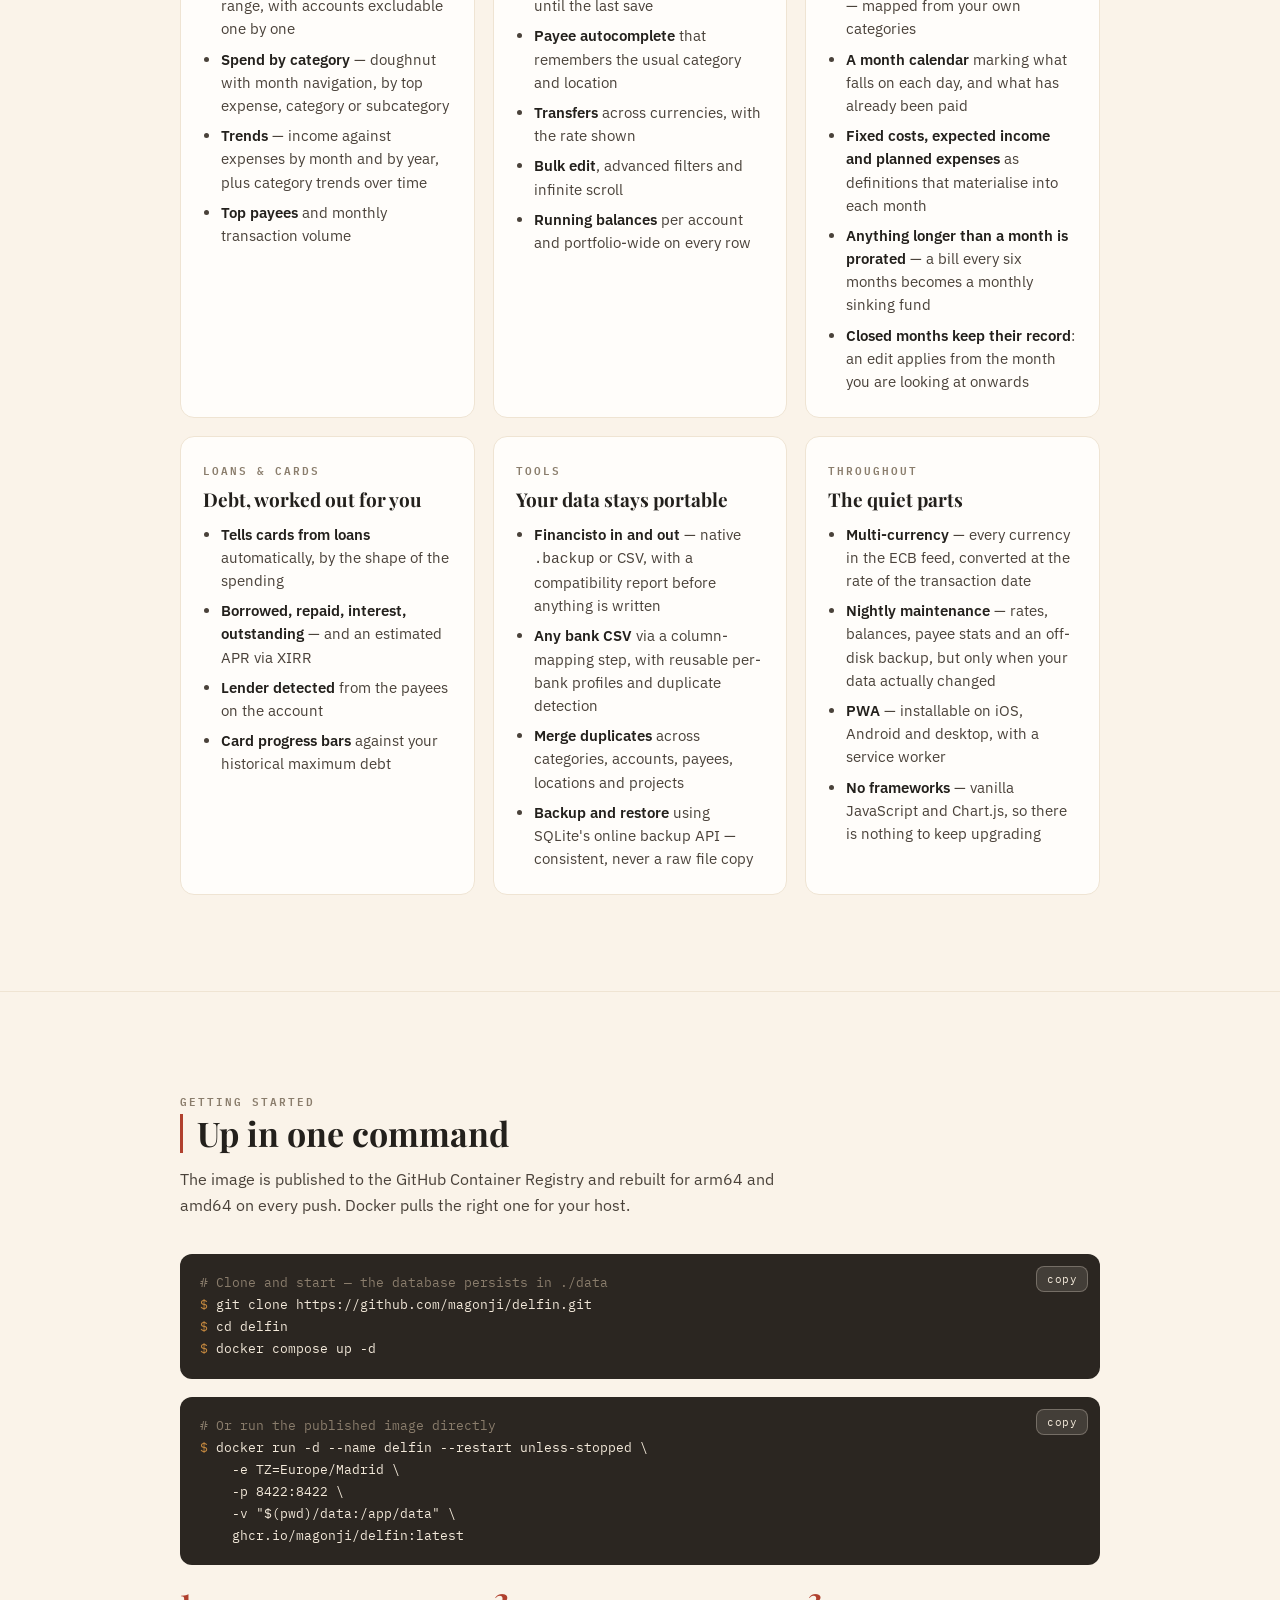
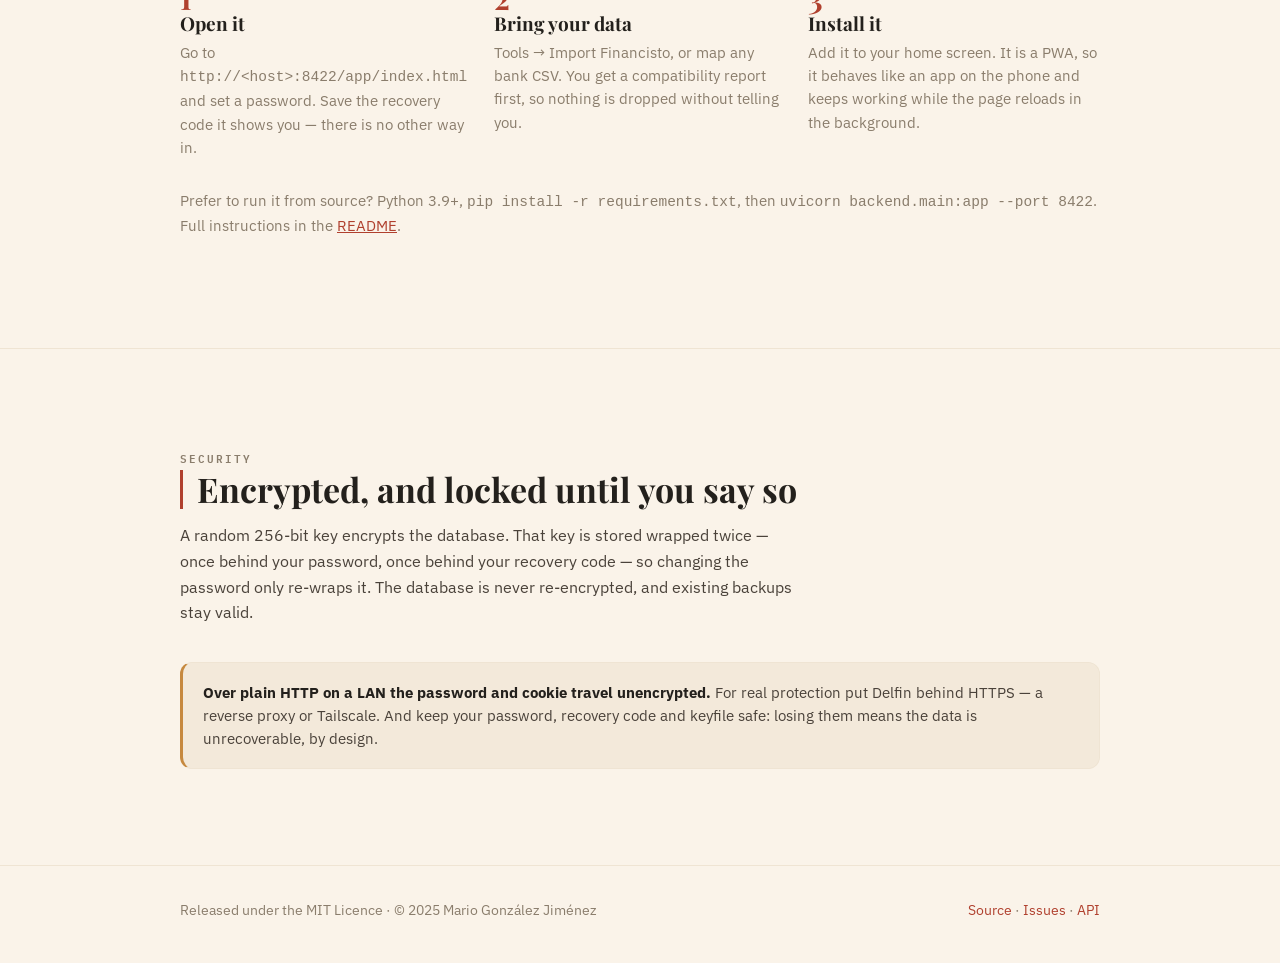
==== commit 0cd8a300: "Web updated" ====
--- a/docs/index.html
+++ b/docs/index.html
@@ -4,14 +4,14 @@
 <meta charset="utf-8">
 <meta name="viewport" content="width=device-width, initial-scale=1, viewport-fit=cover">
 <title>Delfin · Self-hosted personal finance</title>
-<meta name="description" content="A self-hosted personal finance app. Multi-currency, encrypted at rest, installable as a PWA, and yours to run on a Raspberry Pi or any always-on machine.">
+<meta name="description" content="A self-hosted personal finance app. Track accounts and spending in any currency, budget by the month, and see what you owe on loans and cards.">
 <meta name="theme-color" content="#FAF3E9">
 <link rel="icon" type="image/svg+xml" href="favicon.svg">
 <link rel="icon" href="favicon.ico" sizes="any">
 <link rel="apple-touch-icon" href="img/icon.png">
 
 <meta property="og:title" content="Delfin · Self-hosted personal finance">
-<meta property="og:description" content="Track, analyse and budget your money on your own hardware. Multi-currency, encrypted at rest, no accounts and no cloud.">
+<meta property="og:description" content="Your ledger, kept with meticulous care. Track accounts and spending in any currency, budget by the month, and see what you owe on loans and cards.">
 <meta property="og:type" content="website">
 <meta property="og:image" content="img/icon.png">
 
@@ -75,6 +75,11 @@
     border: 1px solid var(--border); box-shadow: 0 18px 44px rgba(80, 50, 30, .16);
 }
 .hero h1 { margin-bottom: 6px; }
+/* The app's own motto, set as it is on the login screen. */
+.hero .motto {
+    margin: 4px 0 0; font-family: 'Playfair Display', Georgia, serif;
+    font-style: italic; font-size: clamp(18px, 2.6vw, 23px); color: #5A4E3C;
+}
 .hero .lede { margin: 18px 0 0; }
 
 .cta { display: flex; flex-wrap: wrap; gap: 12px; margin-top: 30px; }
@@ -217,10 +222,10 @@
         <div>
             <span class="eyebrow">Self-hosted personal finance</span>
             <h1>Delfin</h1>
+            <p class="motto">Your ledger, kept with meticulous care.</p>
             <p class="lede">
-                Your money, on your own hardware. A multi-currency finance app that
-                runs on a Raspberry Pi or any always-on machine — no accounts, no
-                cloud, no one else holding your transaction history.
+                Track accounts and spending in any currency, budget by the month, and
+                see what you actually owe on your loans and cards.
             </p>
             <div class="cta">
                 <a class="btn primary" href="https://github.com/magonji/delfin">
@@ -246,38 +251,39 @@
     <div class="wrap">
         <div class="section-head">
             <span class="eyebrow">What it is</span>
-            <h2>A finance app you actually own</h2>
+            <h2>A complete personal finance system</h2>
             <p>
-                Delfin is a FastAPI backend and a vanilla-JavaScript front end that you
-                run yourself. It imports your Financisto database, keeps every figure in
-                its original currency while converting for display at the rate of the
-                day, and stores it all in a SQLite file encrypted with SQLCipher. One
-                Docker command and it is up.
+                Delfin is a FastAPI backend and a vanilla-JavaScript front end. It
+                imports your Financisto database, keeps every figure in the currency it
+                happened in while converting for display at the rate of that day, and
+                stores the lot in a SQLite file encrypted with SQLCipher. One Docker
+                command and it is up; the only request it makes to the outside world is
+                to the European Central Bank, for exchange rates.
             </p>
         </div>
         <div class="cards">
             <div class="card">
-                <span class="eyebrow">Nothing leaves the house</span>
-                <h3>Local by construction</h3>
+                <span class="eyebrow">Multi-currency</span>
+                <h3>Every rate, on its own date</h3>
                 <p class="muted" style="margin:0;font-size:14.5px;">
-                    No third-party service ever sees your data. The only outbound request
-                    is to the European Central Bank for exchange rates.
+                    Hold accounts in any currency the ECB publishes. Conversions use the
+                    rate from the day of the transaction, not today's.
                 </p>
             </div>
             <div class="card">
                 <span class="eyebrow">Encrypted at rest</span>
                 <h3>Locked until you log in</h3>
                 <p class="muted" style="margin:0;font-size:14.5px;">
-                    The database key lives only in memory. After a restart the app stays
-                    locked — backups are encrypted too.
+                    SQLCipher with AES-256. The key lives only in memory, so a restart
+                    leaves the app locked — and the backups are encrypted too.
                 </p>
             </div>
             <div class="card">
                 <span class="eyebrow">Runs anywhere</span>
-                <h3>Pi-sized</h3>
+                <h3>arm64 and amd64</h3>
                 <p class="muted" style="margin:0;font-size:14.5px;">
-                    Multi-arch images for arm64 and amd64. A Raspberry Pi is plenty; it
-                    does its housekeeping in one nightly pass.
+                    One multi-arch image, so Docker pulls the right one for your host.
+                    Housekeeping happens in a single nightly pass.
                 </p>
             </div>
         </div>
@@ -289,7 +295,7 @@
     <div class="wrap">
         <div class="section-head">
             <span class="eyebrow">A look around</span>
-            <h2>Five pages, one job each</h2>
+            <h2>Every part of it</h2>
         </div>
         <div class="shots">
             <figure class="shot"><button type="button" class="shot-open"><img src="img/dashboard.png" alt="Delfin dashboard"></button><figcaption>Dashboard — net worth, spend by category, trends</figcaption></figure>
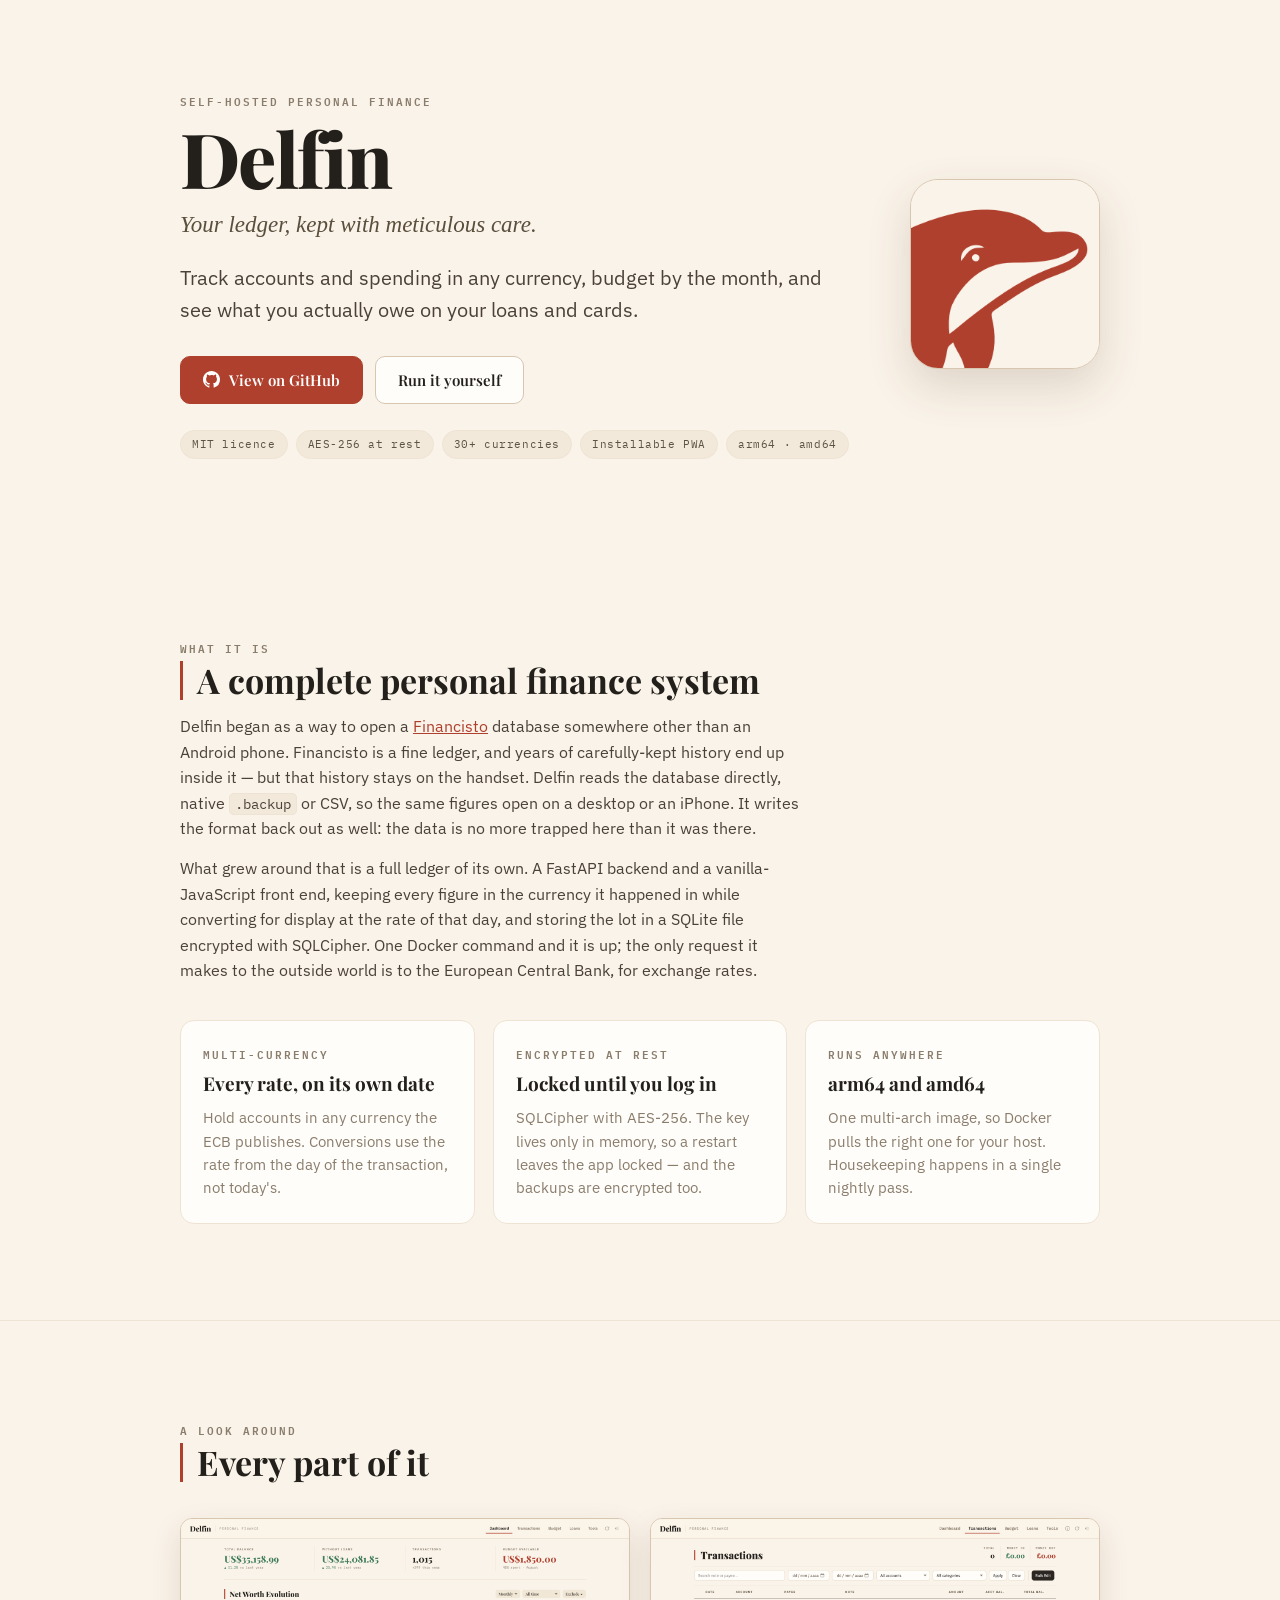
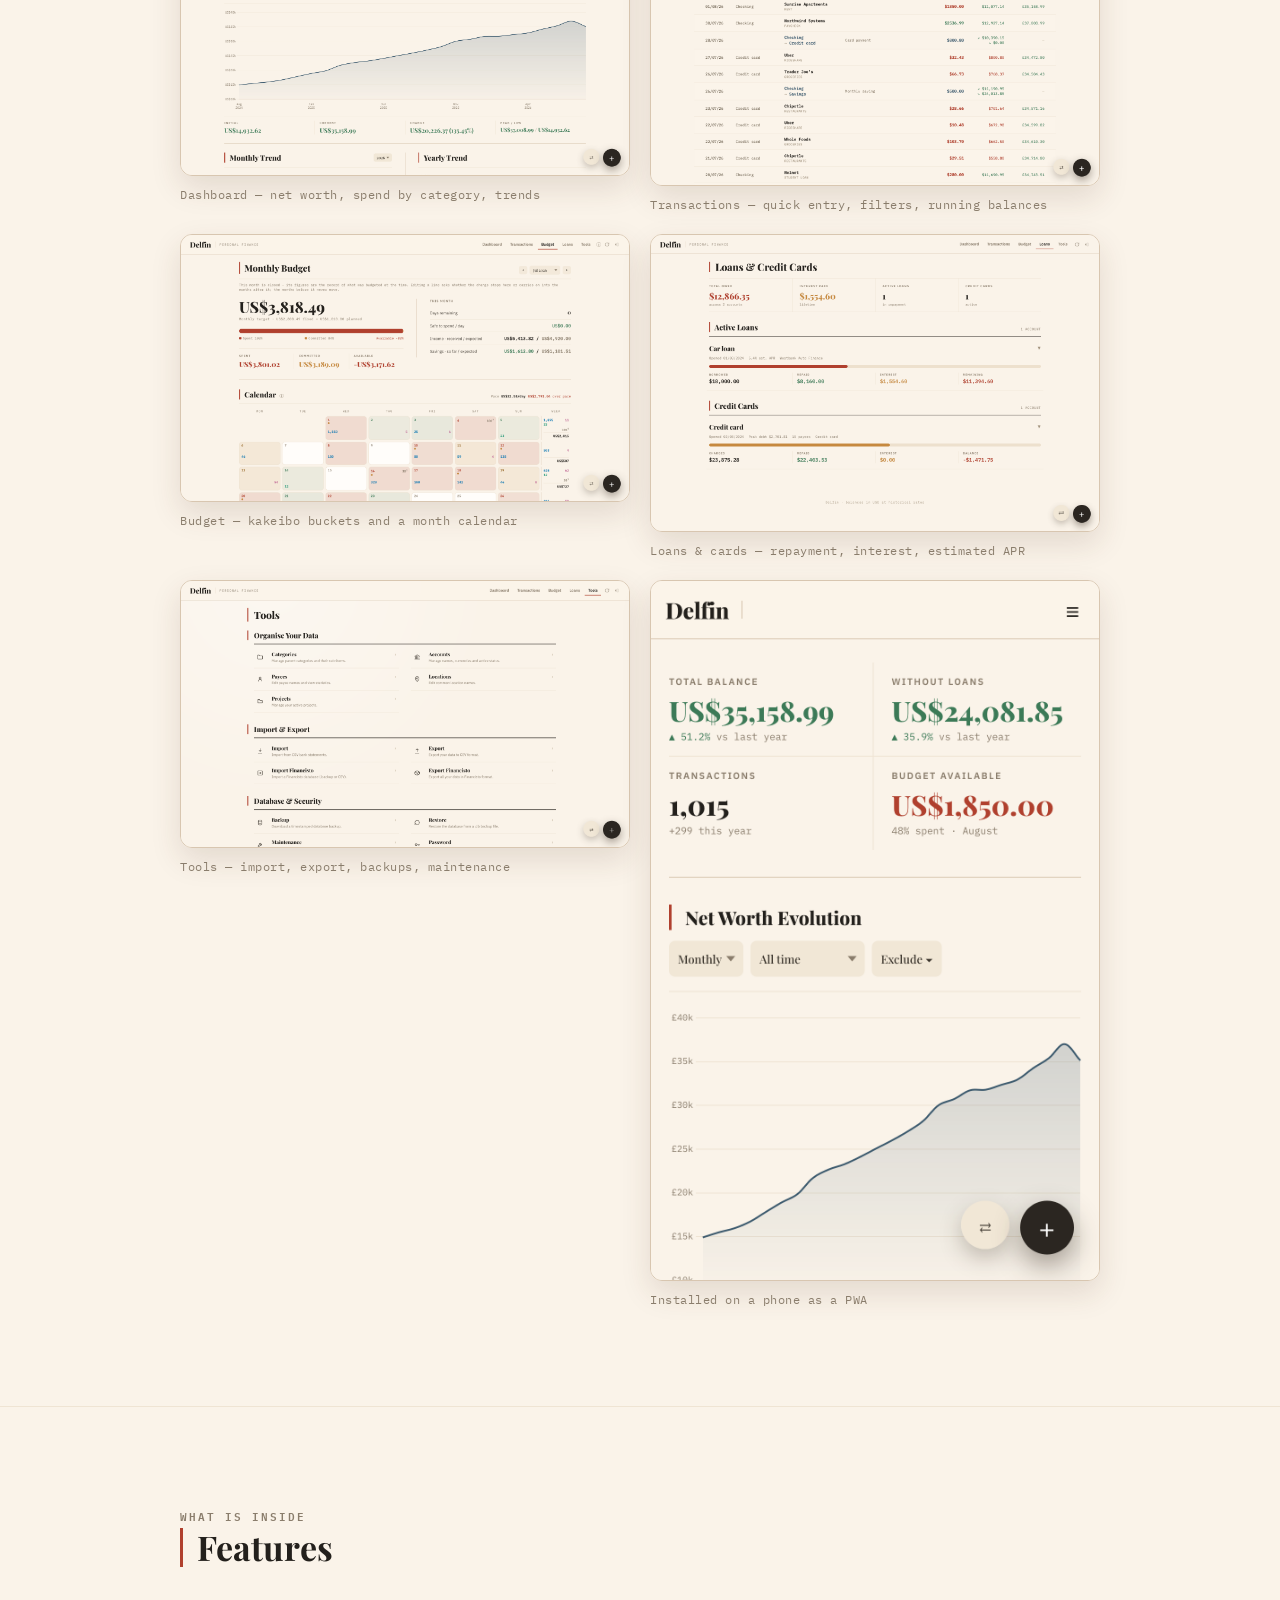
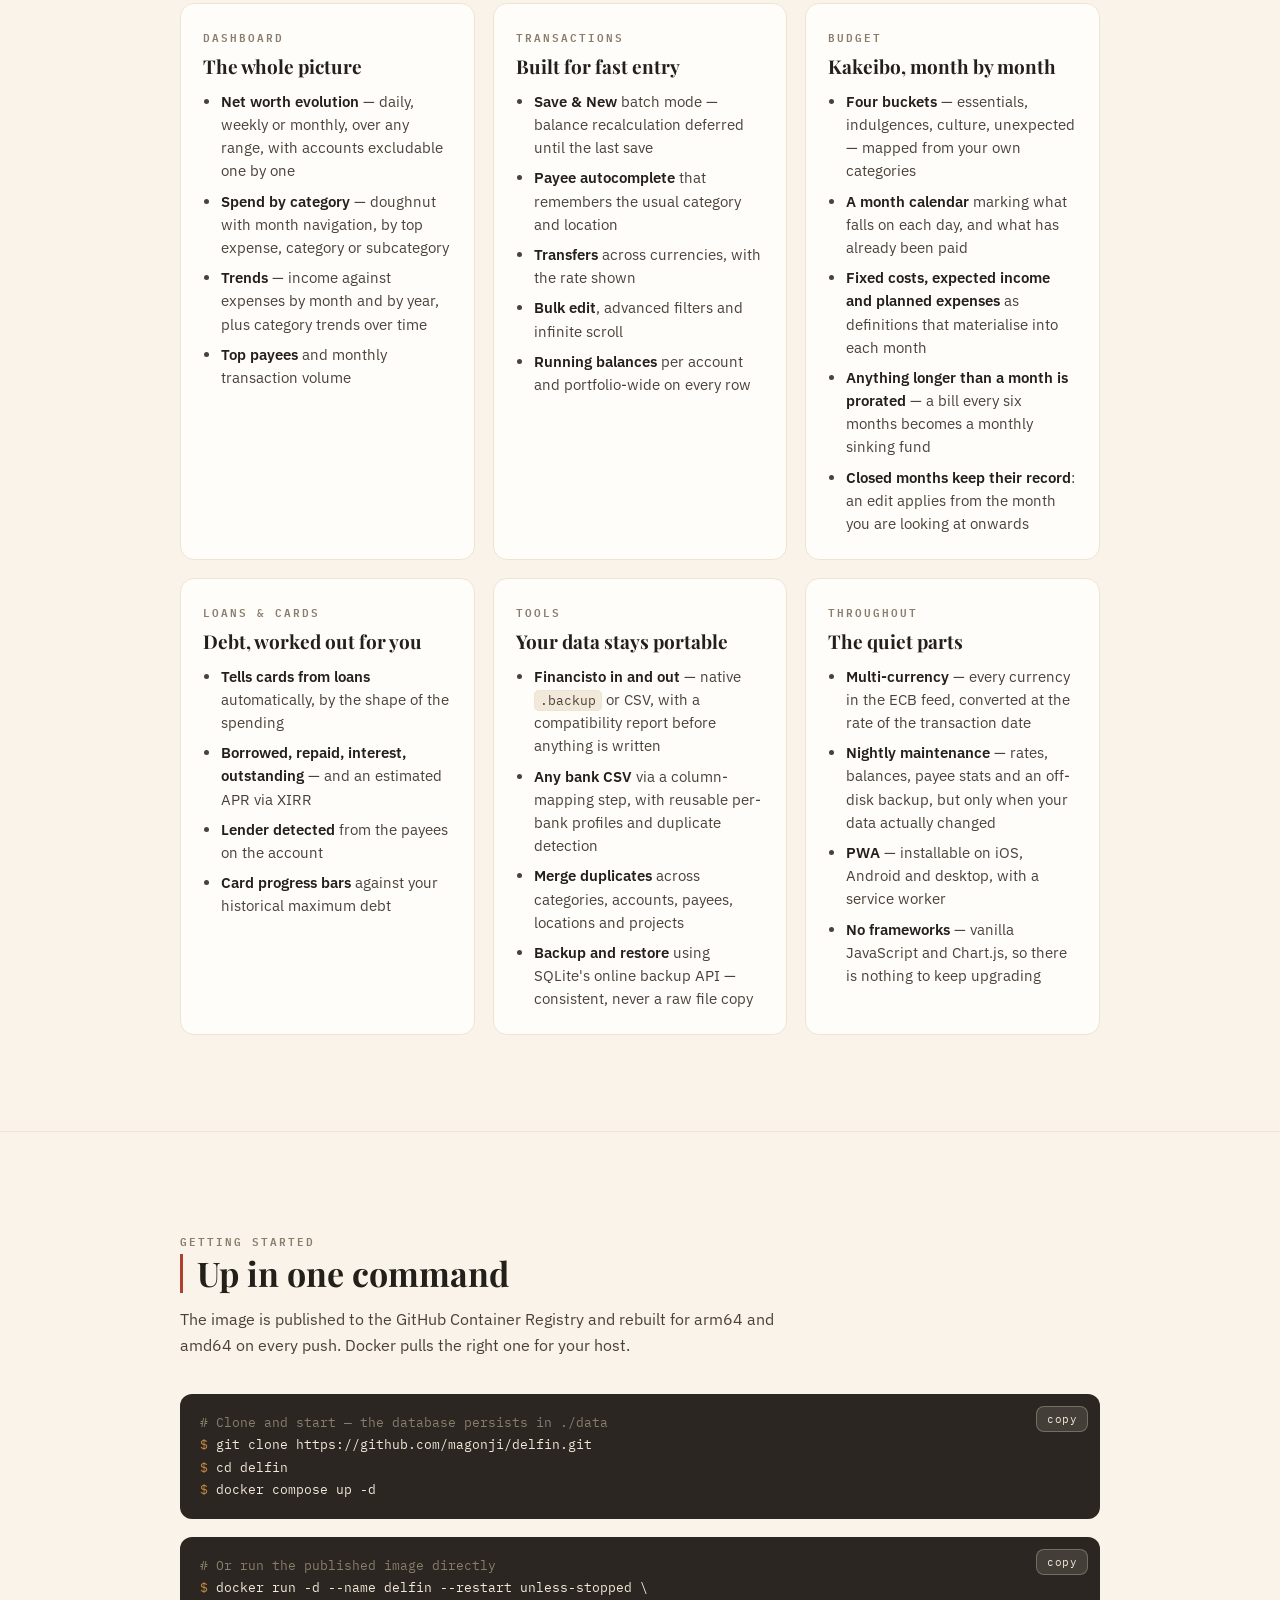
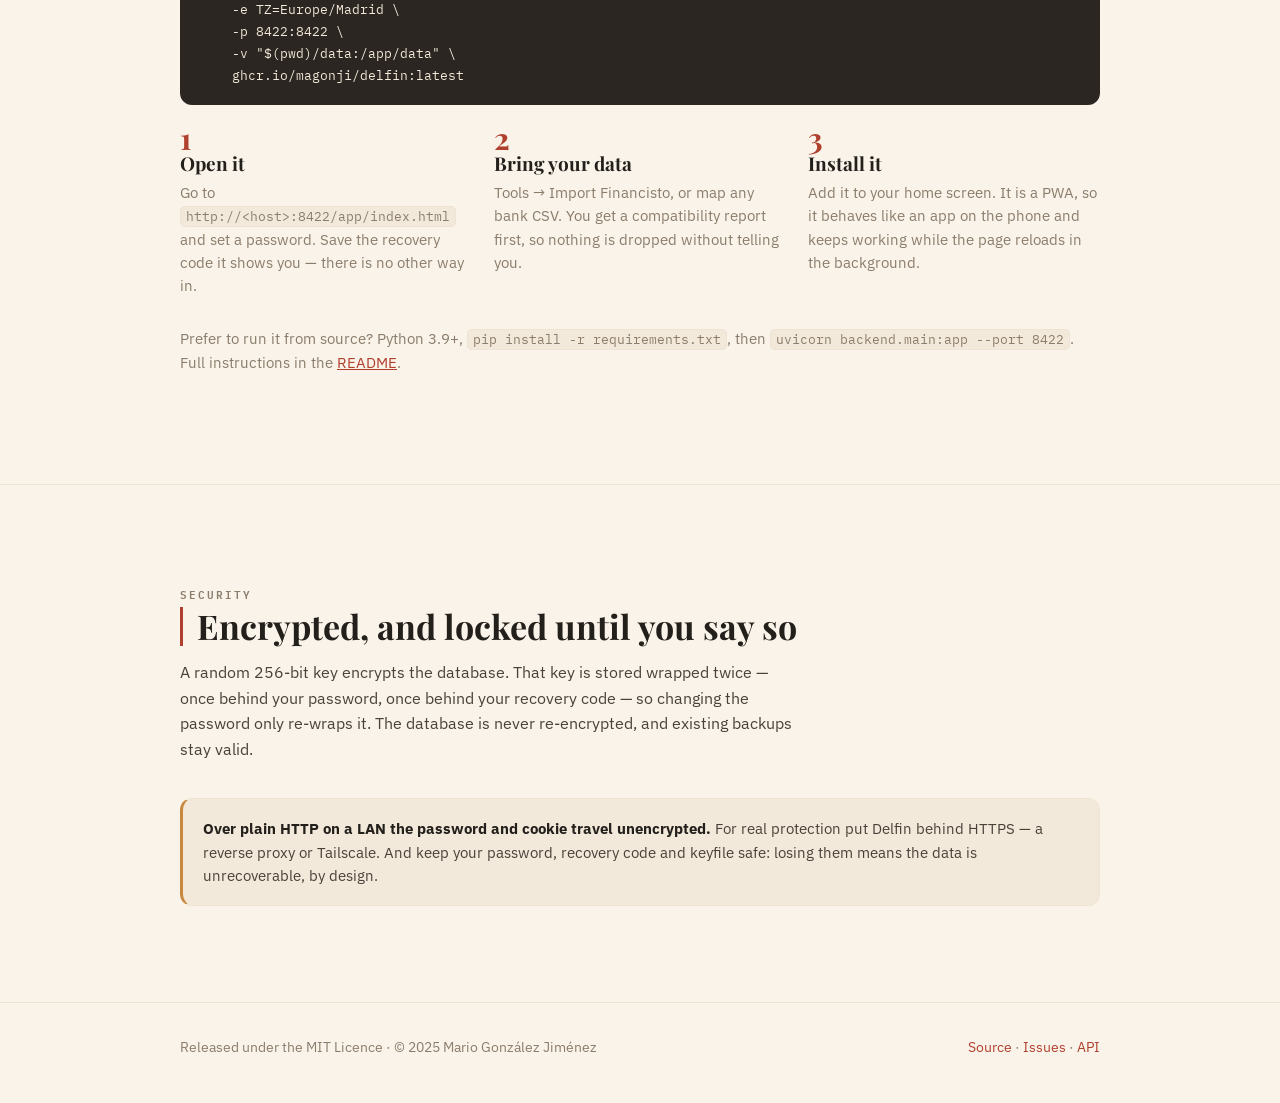
==== commit ae5218bf: "Web updated" ====
--- a/docs/index.html
+++ b/docs/index.html
@@ -61,6 +61,14 @@
 }
 .lede { font-size: clamp(17px, 2.2vw, 20px); color: #4A423A; max-width: 62ch; }
 .muted { color: var(--muted); }
+/* Inline code in running text — the block styling below is a separate thing. */
+:not(pre) > code {
+    font-family: 'IBM Plex Mono', monospace; font-size: .88em;
+    background: var(--panel); border: 1px solid var(--hair);
+    border-radius: 5px; padding: 1px 5px;
+    /* A long URL must be able to break, or it pushes the whole page sideways. */
+    overflow-wrap: break-word;
+}
 
 section { padding: clamp(56px, 9vw, 96px) 0; }
 section + section { border-top: 1px solid var(--hair); }
@@ -253,10 +261,20 @@
             <span class="eyebrow">What it is</span>
             <h2>A complete personal finance system</h2>
             <p>
-                Delfin is a FastAPI backend and a vanilla-JavaScript front end. It
-                imports your Financisto database, keeps every figure in the currency it
+                Delfin began as a way to open a
+                <a href="https://github.com/dsolonenko/financisto">Financisto</a>
+                database somewhere other than an Android phone. Financisto is a fine
+                ledger, and years of carefully-kept history end up inside it — but that
+                history stays on the handset. Delfin reads the database directly, native
+                <code>.backup</code> or CSV, so the same figures open on a desktop or an
+                iPhone. It writes the format back out as well: the data is no more
+                trapped here than it was there.
+            </p>
+            <p>
+                What grew around that is a full ledger of its own. A FastAPI backend and
+                a vanilla-JavaScript front end, keeping every figure in the currency it
                 happened in while converting for display at the rate of that day, and
-                stores the lot in a SQLite file encrypted with SQLCipher. One Docker
+                storing the lot in a SQLite file encrypted with SQLCipher. One Docker
                 command and it is up; the only request it makes to the outside world is
                 to the European Central Bank, for exchange rates.
             </p>
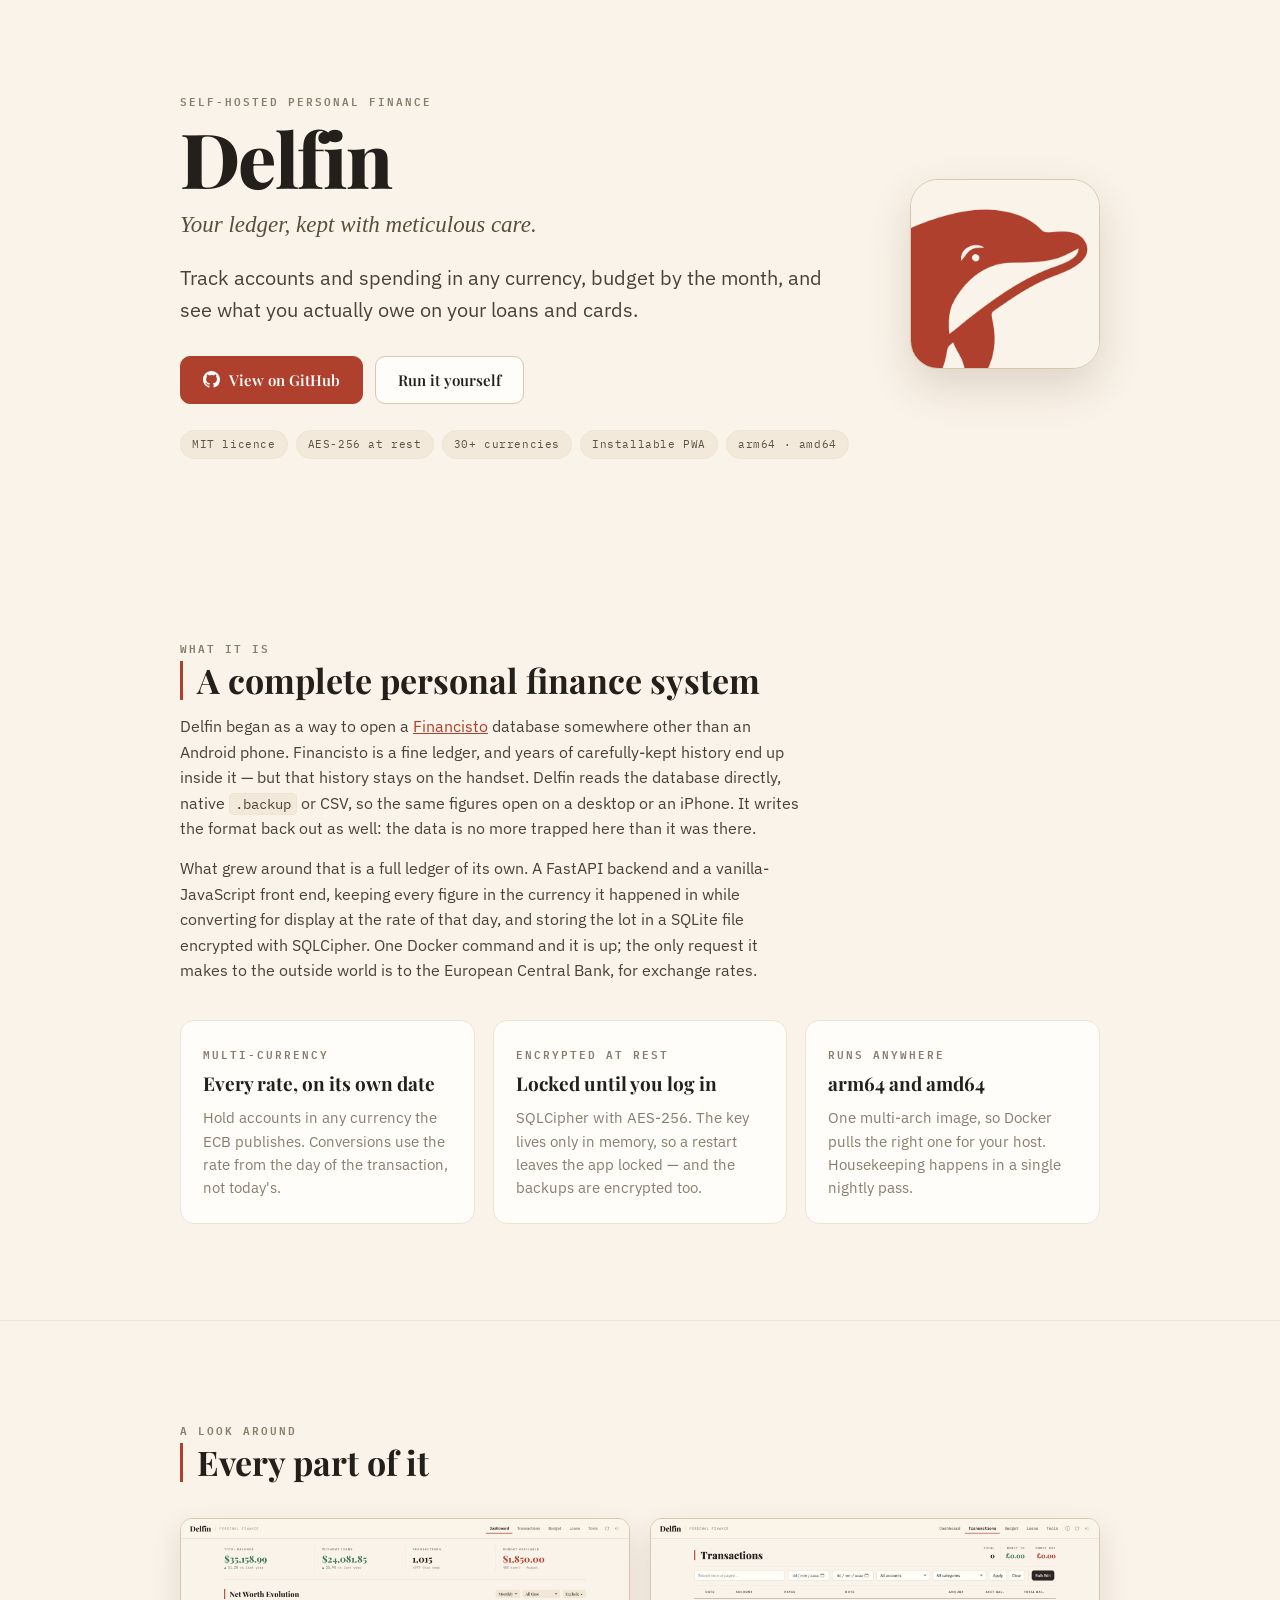
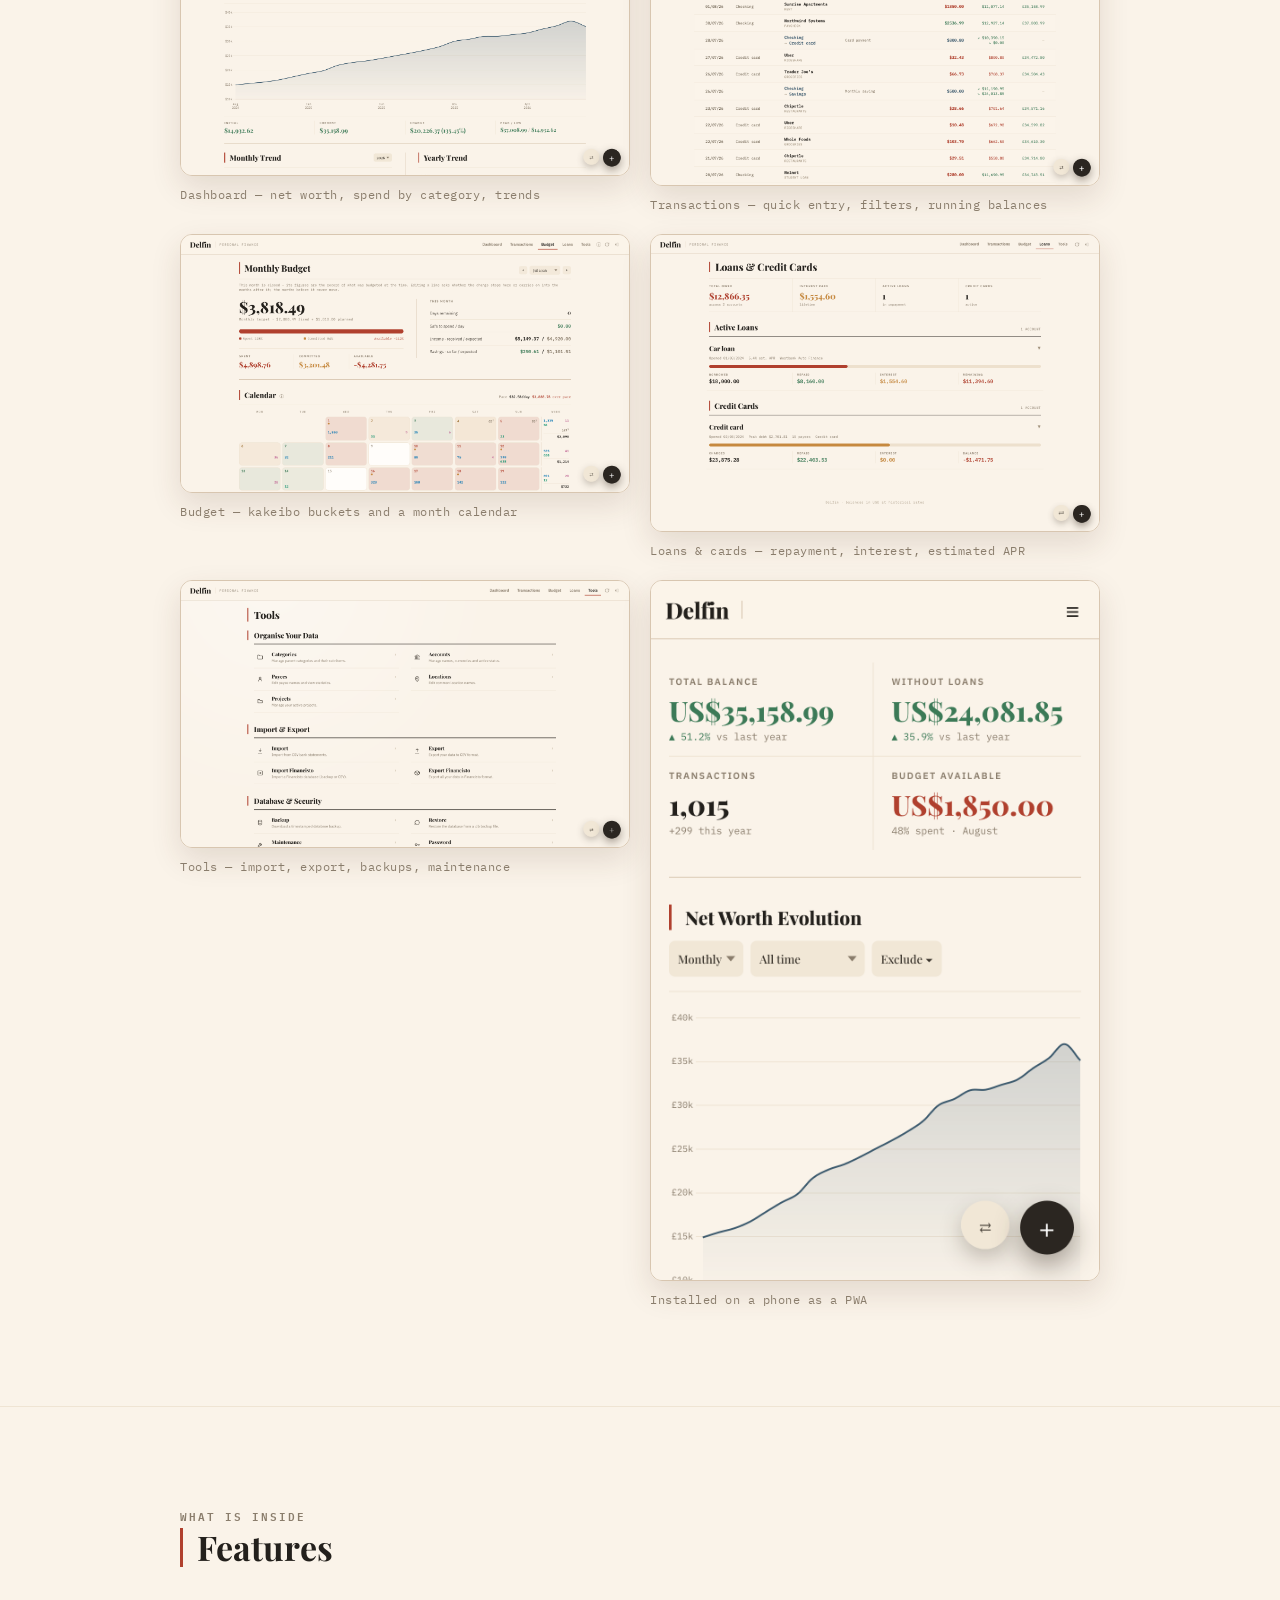
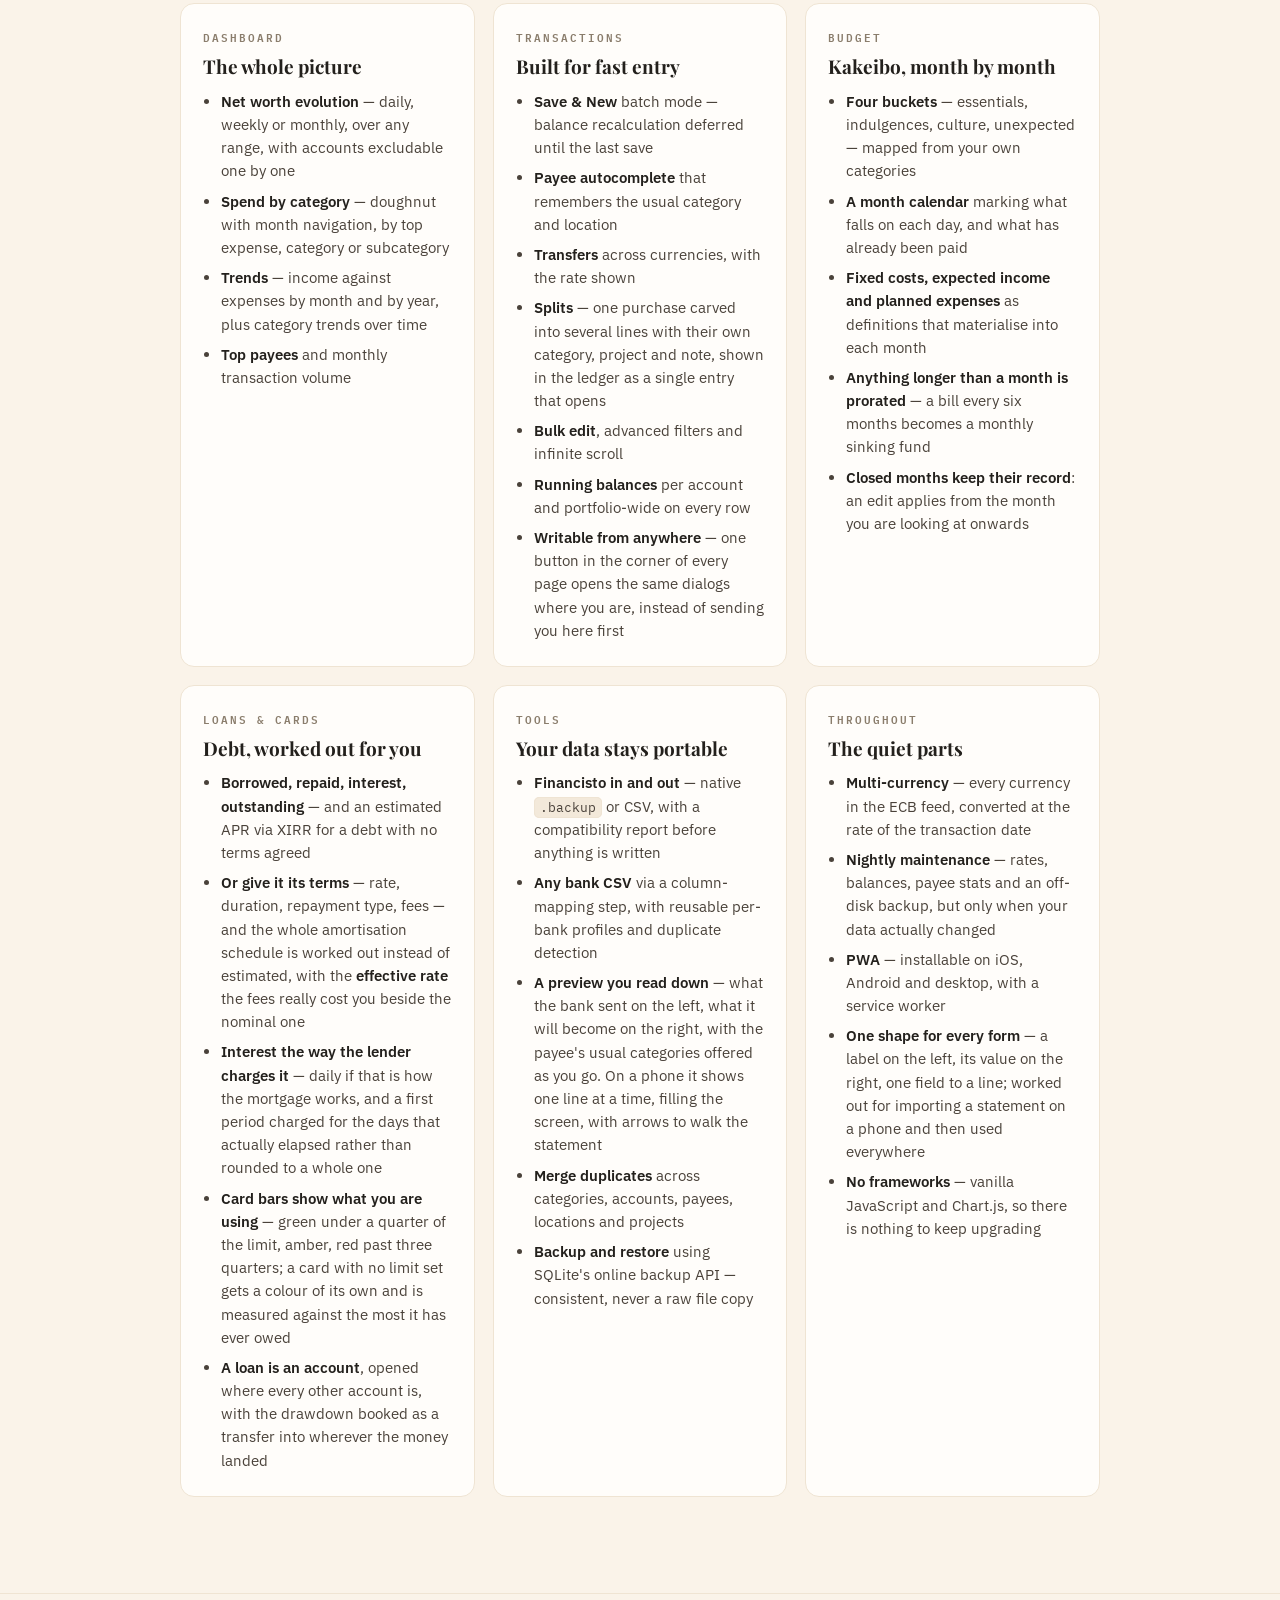
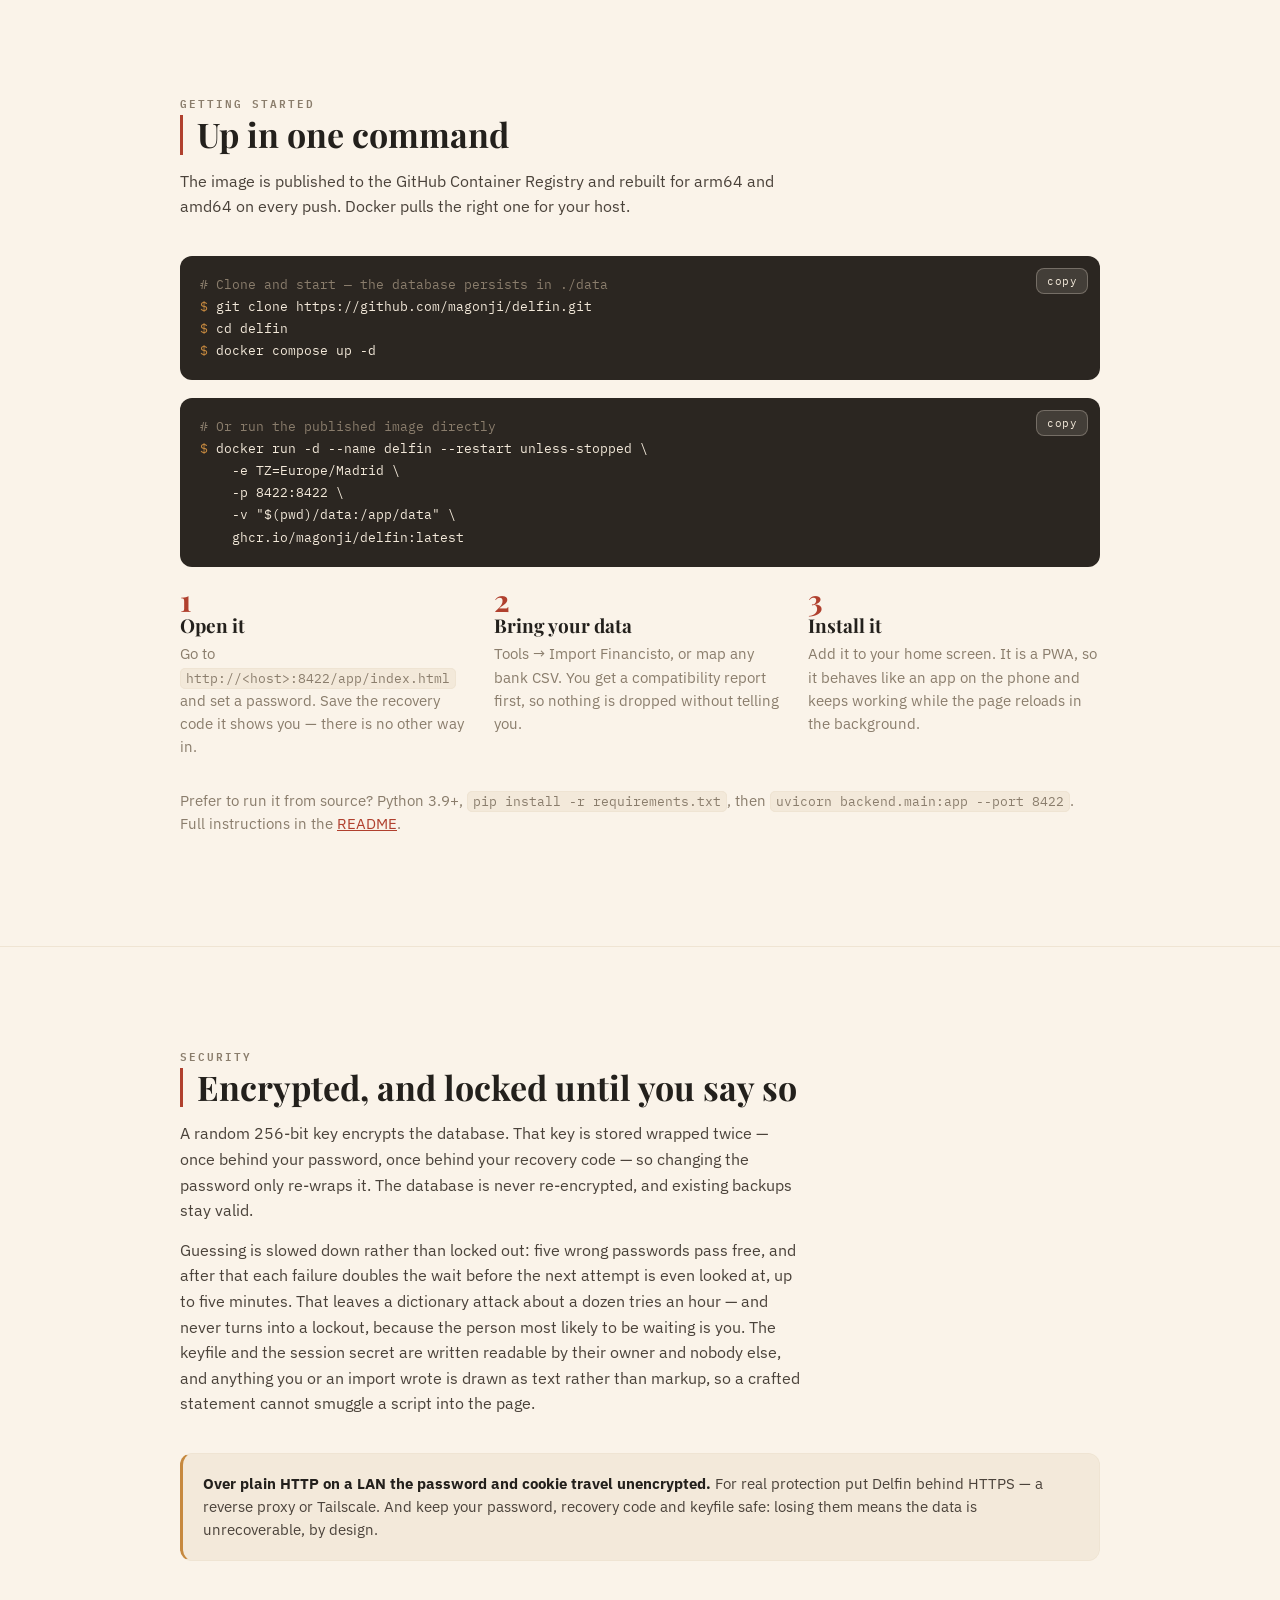
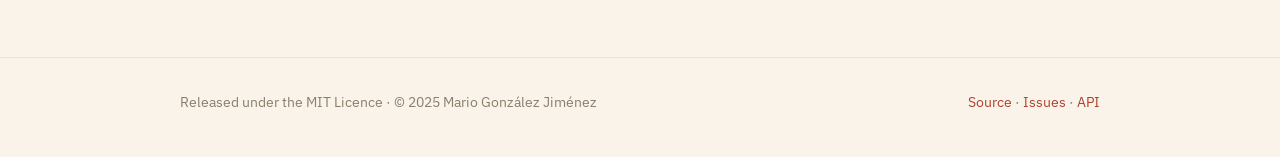
==== commit 1851d071: "Improving efficiency" ====
--- a/docs/index.html
+++ b/docs/index.html
@@ -351,8 +351,10 @@
                     <li><b>Save &amp; New</b> batch mode — balance recalculation deferred until the last save</li>
                     <li><b>Payee autocomplete</b> that remembers the usual category and location</li>
                     <li><b>Transfers</b> across currencies, with the rate shown</li>
+                    <li><b>Splits</b> — one purchase carved into several lines with their own category, project and note, shown in the ledger as a single entry that opens</li>
                     <li><b>Bulk edit</b>, advanced filters and infinite scroll</li>
                     <li><b>Running balances</b> per account and portfolio-wide on every row</li>
+                    <li><b>Writable from anywhere</b> — one button in the corner of every page opens the same dialogs where you are, instead of sending you here first</li>
                 </ul>
             </div>
             <div class="card">
@@ -370,10 +372,11 @@
                 <span class="eyebrow">Loans &amp; cards</span>
                 <h3>Debt, worked out for you</h3>
                 <ul>
-                    <li><b>Tells cards from loans</b> automatically, by the shape of the spending</li>
-                    <li><b>Borrowed, repaid, interest, outstanding</b> — and an estimated APR via XIRR</li>
-                    <li><b>Lender detected</b> from the payees on the account</li>
-                    <li><b>Card progress bars</b> against your historical maximum debt</li>
+                    <li><b>Borrowed, repaid, interest, outstanding</b> — and an estimated APR via XIRR for a debt with no terms agreed</li>
+                    <li><b>Or give it its terms</b> — rate, duration, repayment type, fees — and the whole amortisation schedule is worked out instead of estimated, with the <b>effective rate</b> the fees really cost you beside the nominal one</li>
+                    <li><b>Interest the way the lender charges it</b> — daily if that is how the mortgage works, and a first period charged for the days that actually elapsed rather than rounded to a whole one</li>
+                    <li><b>Card bars show what you are using</b> — green under a quarter of the limit, amber, red past three quarters; a card with no limit set gets a colour of its own and is measured against the most it has ever owed</li>
+                    <li><b>A loan is an account</b>, opened where every other account is, with the drawdown booked as a transfer into wherever the money landed</li>
                 </ul>
             </div>
             <div class="card">
@@ -382,6 +385,7 @@
                 <ul>
                     <li><b>Financisto in and out</b> — native <code>.backup</code> or CSV, with a compatibility report before anything is written</li>
                     <li><b>Any bank CSV</b> via a column-mapping step, with reusable per-bank profiles and duplicate detection</li>
+                    <li><b>A preview you read down</b> — what the bank sent on the left, what it will become on the right, with the payee's usual categories offered as you go. On a phone it shows one line at a time, filling the screen, with arrows to walk the statement</li>
                     <li><b>Merge duplicates</b> across categories, accounts, payees, locations and projects</li>
                     <li><b>Backup and restore</b> using SQLite's online backup API — consistent, never a raw file copy</li>
                 </ul>
@@ -393,6 +397,7 @@
                     <li><b>Multi-currency</b> — every currency in the ECB feed, converted at the rate of the transaction date</li>
                     <li><b>Nightly maintenance</b> — rates, balances, payee stats and an off-disk backup, but only when your data actually changed</li>
                     <li><b>PWA</b> — installable on iOS, Android and desktop, with a service worker</li>
+                    <li><b>One shape for every form</b> — a label on the left, its value on the right, one field to a line; worked out for importing a statement on a phone and then used everywhere</li>
                     <li><b>No frameworks</b> — vanilla JavaScript and Chart.js, so there is nothing to keep upgrading</li>
                 </ul>
             </div>
@@ -476,6 +481,16 @@
                 twice — once behind your password, once behind your recovery code —
                 so changing the password only re-wraps it. The database is never
                 re-encrypted, and existing backups stay valid.
+            </p>
+            <p>
+                Guessing is slowed down rather than locked out: five wrong passwords pass
+                free, and after that each failure doubles the wait before the next attempt
+                is even looked at, up to five minutes. That leaves a dictionary attack
+                about a dozen tries an hour — and never turns into a lockout, because the
+                person most likely to be waiting is you. The keyfile and the session
+                secret are written readable by their owner and nobody else, and anything
+                you or an import wrote is drawn as text rather than markup, so a crafted
+                statement cannot smuggle a script into the page.
             </p>
         </div>
         <div class="callout">
